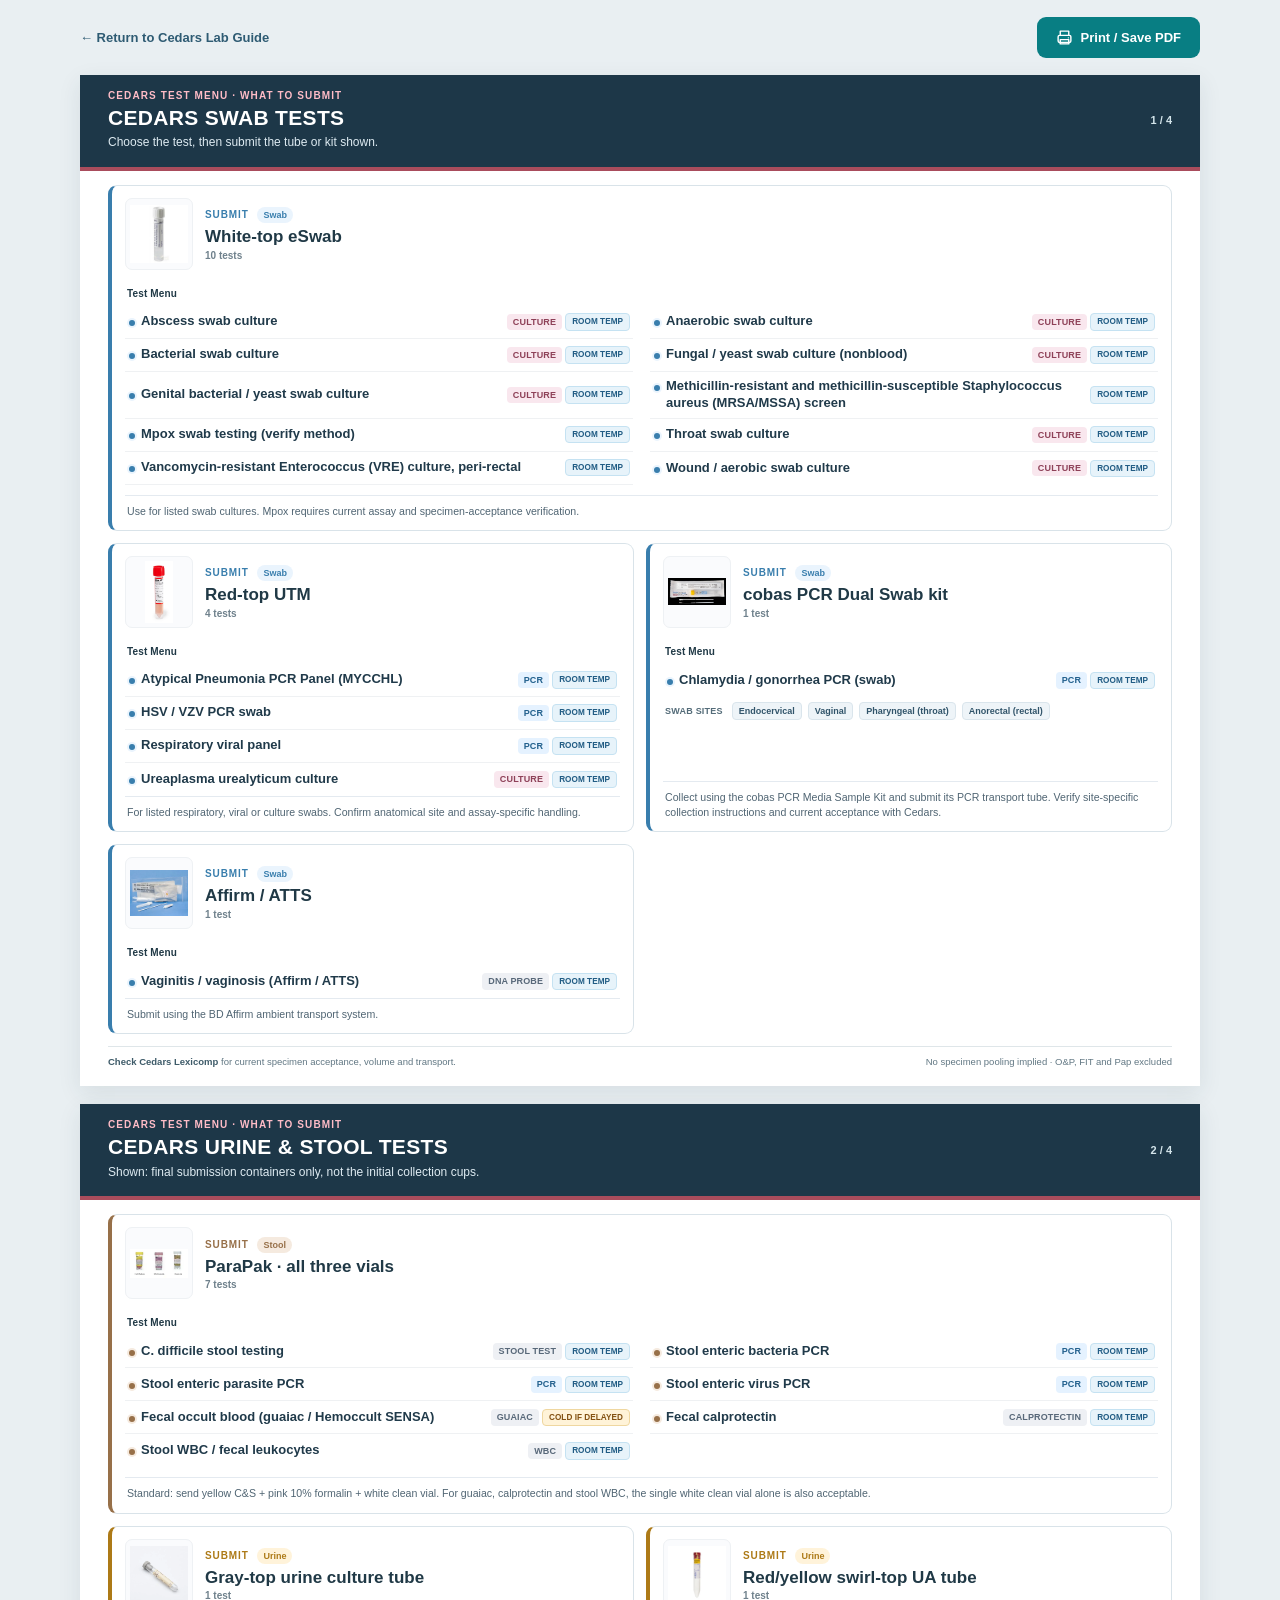
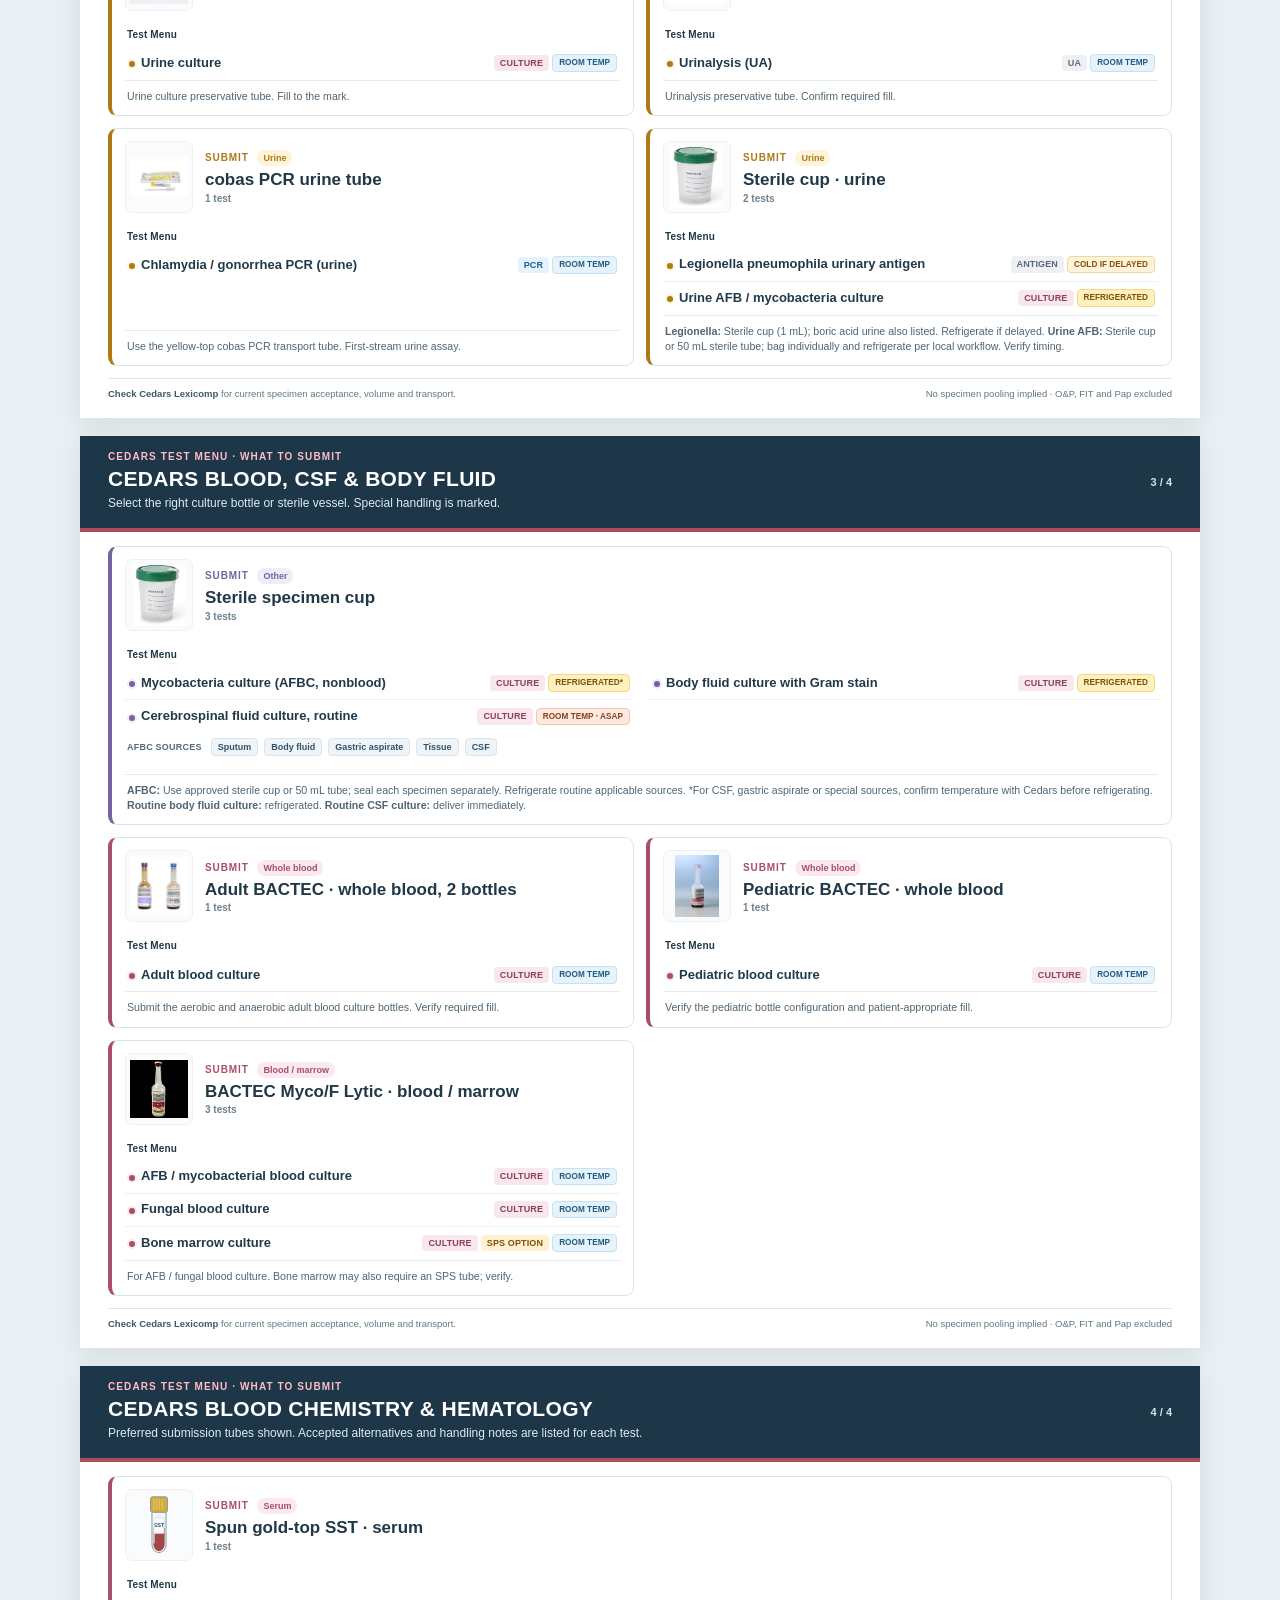
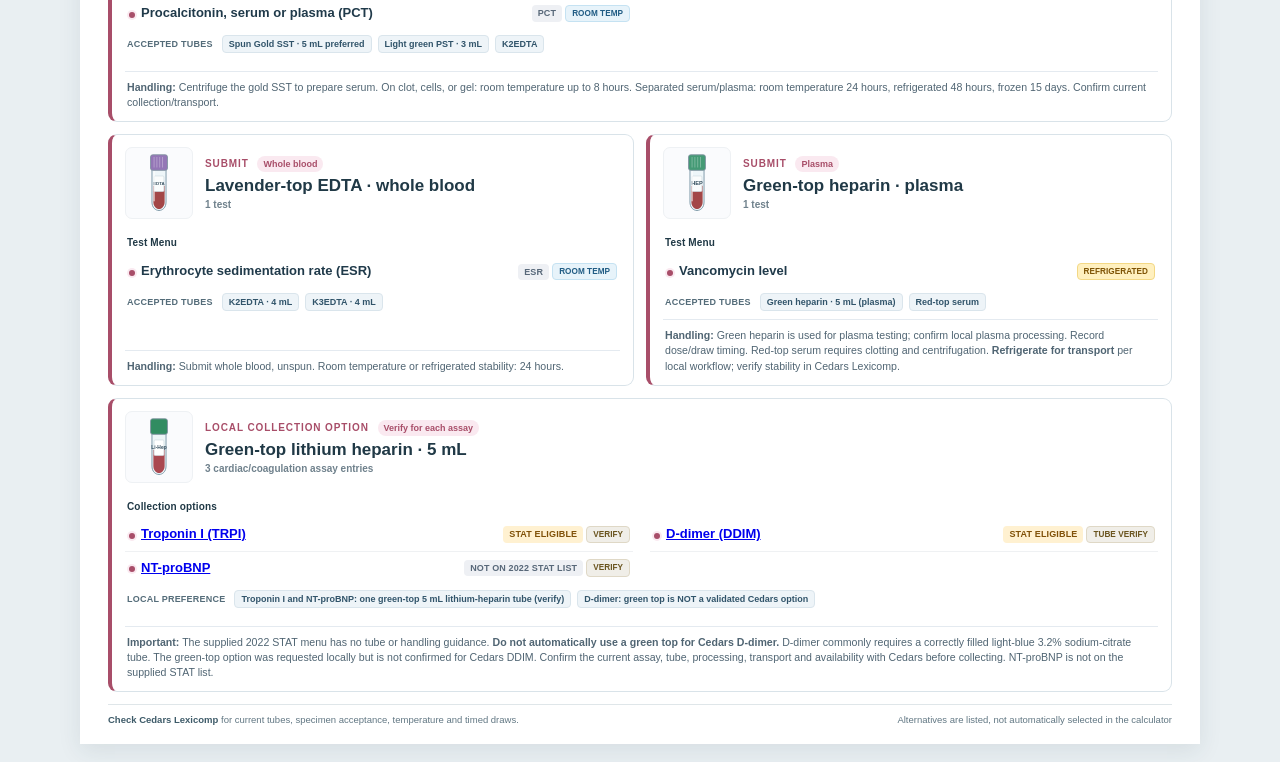
==== cedars-container-guide.html @ 6acbd5ac "Rename Cedars historical STAT badges to STAT Eligible" ====
<!doctype html>
<html lang="en">
<head>
<meta charset="utf-8"><meta name="viewport" content="width=device-width, initial-scale=1">
  <link rel="icon" href="assets/lab-favicon.svg?v=1" type="image/svg+xml">
<meta name="description" content="Cedars Test Menu: choose a test and see the required submission tube or vial.">
<title>Cedars Test Menu</title>
<style>
:root{font-family:Arial,Helvetica,sans-serif;color:#193545;background:#e9eff2;color-scheme:light}
*{box-sizing:border-box}
body{margin:0}
.toolbar{width:min(100% - 28px,1120px);margin:17px auto;display:flex;align-items:center;justify-content:space-between;gap:14px}
.toolbar a{font-size:13px;color:#2e5b73;font-weight:650;text-decoration:none}
.toolbar a:hover{text-decoration:underline}
.toolbar button{display:inline-flex;align-items:center;justify-content:center;gap:8px;background:#087e83;color:#fff;border:0;border-radius:9px;padding:12px 19px;font-size:13px;font-weight:800;cursor:pointer}
.toolbar button:hover{background:#056267}
.toolbar .print-button-icon{width:17px;height:17px;flex:0 0 17px}
.toolbar button:focus-visible{outline:3px solid #087e83;outline-offset:3px}
.page{width:min(100%,1120px);min-height:800px;margin:0 auto 18px;padding:0 28px 18px;background:#fff;box-shadow:0 7px 22px #233b4b18;display:flex;flex-direction:column}
.page-header{margin:0 -28px 14px;padding:15px 28px 16px;background:#1d3748;color:white;display:flex;justify-content:space-between;gap:15px;align-items:center;border-bottom:4px solid #a94c5c}
.supertitle{font-size:10px;font-weight:850;letter-spacing:.11em;color:#ffbcc7}
.page-header h1{margin:5px 0 4px;font-size:21px;line-height:1.15;font-weight:850;letter-spacing:.015em}
.page-header p{margin:0;color:#deebf2;font-size:12px;line-height:1.4}
.page-indicator{font-size:11px;color:#d3e4ea;font-weight:800;white-space:nowrap}
.container-grid{display:grid;grid-template-columns:repeat(2,minmax(0,1fr));gap:12px;align-content:start;flex:1}
.container-card{--accent:#776a96;--light:#f2eef8;border:1px solid #d9e3e9;border-left:4px solid var(--accent);border-radius:9px;background:#fff;padding:12px 13px 11px;min-width:0;break-inside:avoid;display:flex;flex-direction:column}
.container-card.wide{grid-column:1/-1}
.type-swab{--accent:#397ead;--light:#eaf4fd}
.type-urine{--accent:#ad7a17;--light:#fff3da}
.type-stool{--accent:#977049;--light:#f5eadf}
.type-blood{--accent:#a84e69;--light:#fae9f0}
.type-other{--accent:#7462a1;--light:#f0edfa}
.test-menu-label{font-size:10px;font-weight:850;color:#203946;margin:9px 2px 0;letter-spacing:.015em;}
.container-heading{display:flex;gap:12px;align-items:center;padding-bottom:9px}
.container-image{width:68px;height:72px;margin:0;padding:4px;background:#fafbfd;border:1px solid #eef1f4;border-radius:7px;display:flex;align-items:center;justify-content:center;flex:0 0 68px}
.container-image img,.container-image svg{max-width:100%;max-height:100%;width:100%;height:100%;object-fit:contain}
.container-heading-copy{min-width:0}
.eyebrow{color:var(--accent);font-weight:850;font-size:10px;letter-spacing:.09em}
.eyebrow span{display:inline-block;background:var(--light);color:var(--accent);padding:3px 6px;margin-left:5px;border-radius:999px;font-size:9px;letter-spacing:0}
.container-heading h2{margin:4px 0 2px;color:#203946;font-size:17px;font-weight:850;line-height:1.22}
.card-count{color:#6f818c;font-weight:650;font-size:10px}
.test-menu{padding:0;margin:7px 0 0;display:grid;grid-template-columns:1fr;gap:0;list-style:none}
.container-card.wide .test-menu{grid-template-columns:repeat(2,minmax(0,1fr));column-gap:17px}
.test-row{border-bottom:1px solid #eff1f3;min-width:0;min-height:33px;padding:6px 3px;display:flex;align-items:center;justify-content:space-between;gap:5px 9px}
.test-row:last-child{border-bottom:0}
.test-name{position:relative;display:inline-block;padding-left:13px;color:#203a4a;font-size:13px;font-weight:790;line-height:1.3;overflow-wrap:anywhere}
.test-name::before{content:"";position:absolute;left:1px;top:.52em;width:6px;height:6px;border-radius:50%;background:var(--accent);box-shadow:0 0 0 2px var(--light)}
.source-menu{display:flex;align-items:center;flex-wrap:wrap;gap:4px 6px;margin:5px 2px 8px}
.source-menu strong{font-size:9px;letter-spacing:.025em;color:#546c79;margin-right:3px}
.source-menu span{display:inline-block;font-size:9px;font-weight:730;padding:3px 6px;border-radius:4px;background:#eef4f8;color:#31546a;border:1px solid #dae5ec}
.test-tags{display:flex;flex-wrap:wrap;justify-content:flex-end;gap:3px;align-items:center;flex:0 0 auto}
.method,.alert{display:inline-flex;align-items:center;border-radius:4px;padding:3px 6px;font-size:9px;font-weight:850;line-height:1.15;letter-spacing:.015em;white-space:nowrap}
.method.culture{background:#f9e7ee;color:#8e4158}
.method.pcr{background:#e5f2ff;color:#23618e}
.method.other{background:#eef0f4;color:#586879}
.alert{color:#805108;background:#fff1d1}
/* Temperature is a consistent per-test tag, distinct from assay-method labels. */
.temp-tag{display:inline-flex;align-items:center;border:1px solid transparent;border-radius:4px;padding:3px 6px;font-size:8.2px;font-weight:850;line-height:1.15;letter-spacing:.005em;white-space:nowrap}
.temp-tag.room{color:#215c84;background:#e7f3fa;border-color:#c5e2f2}
.temp-tag.refrigerated{color:#7e5305;background:#fff0bf;border-color:#f3d885}
.temp-tag.delayed{color:#835112;background:#fff3d8;border-color:#efd7a0}
.temp-tag.urgent{color:#864220;background:#fde9df;border-color:#f4c8b5}
.temp-tag.frozen{color:#235e83;background:#ddf3ff;border-color:#ade3f7}
.temp-tag.verify{color:#6a541e;background:#f0eee8;border-color:#dfd8c6}

.container-note{border-top:1px solid #e4eaf0;color:#506573;font-size:10.6px;line-height:1.43;margin:auto 0 0;padding:8px 2px 0}
.page-footer{border-top:1px solid #dfe6e9;margin-top:12px;padding-top:8px;display:flex;justify-content:space-between;gap:13px;color:#617783;font-size:9.5px;line-height:1.4}
.page-footer b{color:#3e5b69}
.container-card.wide .container-note{margin-top:10px}
@media screen and (max-width:780px){
 .page{min-height:0;padding:0 14px 16px;margin-bottom:14px}
 .page-header{margin:0 -14px 13px;padding:15px}
 .container-grid{grid-template-columns:1fr}
 .container-card.wide{grid-column:auto}
 .container-card.wide .test-menu{grid-template-columns:1fr}
 .test-name{font-size:13.5px}
 .page-footer{display:block}
 .page-footer span{display:block;margin-top:3px}
}
@page{size:letter landscape;margin:.25in}
@media print{
 :root,body{background:#fff}
 .toolbar{display:none!important}
 .page{box-shadow:none;width:10.5in;height:8in;min-height:0;max-height:none;padding:0 11px 8px;margin:0;break-after:page;page-break-after:always}
 .page:last-of-type{break-after:auto;page-break-after:auto}
 .page-header{margin:0 -11px 10px;padding:12px 17px 13px}
 .page-header h1{font-size:18px}
 .page-header p{font-size:10.3px}
 .container-grid{grid-template-columns:repeat(2,minmax(0,1fr));gap:9px}
 .container-card{padding:9px 11px 8px;border-radius:7px}
 .container-card.wide{grid-column:1/-1}
 .container-card.wide .test-menu{grid-template-columns:repeat(2,minmax(0,1fr));column-gap:13px}
 .container-heading{gap:9px;padding-bottom:6px}
 .container-image{width:54px;height:55px;flex:0 0 54px}
 .container-heading h2{font-size:13.5px;margin-top:3px}
 .eyebrow{font-size:8.4px}
 .eyebrow span{font-size:8px}
 .card-count{font-size:8px}
 .test-menu{margin-top:5px}
 .test-menu-label{font-size:8.4px;margin-top:6px}
 .test-row{padding:4px 2px;min-height:27px}
 .test-name{font-size:10.4px;line-height:1.28}
  .test-name{padding-left:11px}
  .test-name::before{width:5px;height:5px;left:1px;top:.48em}
 .source-menu{gap:3px 4px;margin:3px 2px 5px}
 .source-menu strong,.source-menu span{font-size:7px}
 .source-menu span{padding:2px 4px}
 .method,.alert{font-size:7.1px;padding:2px 4px}
 .temp-tag{font-size:6.8px;padding:2px 4px}
 .test-row{gap:4px 6px}
 .container-note{font-size:8.4px;line-height:1.32;padding-top:6px}
 .page-footer{margin-top:7px;padding-top:6px;font-size:7.8px}
 *{-webkit-print-color-adjust:exact!important;print-color-adjust:exact!important}
}
</style>
</head>
<body>
<div class="toolbar"><a href="cedars.html">← Return to Cedars Lab Guide</a><button type="button" onclick="window.print()"><svg class="print-button-icon" viewBox="0 0 24 24" fill="none" stroke="currentColor" stroke-width="2" stroke-linecap="round" stroke-linejoin="round" aria-hidden="true"><path d="M6 9V3h12v6"/><rect x="3" y="9" width="18" height="10" rx="2"/><path d="M6 15h12v6H6z"/><path d="M17.5 12.5h.01"/></svg><span>Print / Save PDF</span></button></div>
<section class="page page-1" aria-label="CEDARS SWAB TESTS">
  <header class="page-header"><div><div class="supertitle">CEDARS TEST MENU · WHAT TO SUBMIT</div><h1>CEDARS SWAB TESTS</h1><p>Choose the test, then submit the tube or kit shown.</p></div><span class="page-indicator">1 / 4</span></header>
  <main class="container-grid"><article class="container-card type-swab wide">
   <header class="container-heading">
     <figure class="container-image"><img data-photo="eswab" alt="White-top eSwab reference photo" loading="eager"></figure>
     <div class="container-heading-copy"><div class="eyebrow">SUBMIT <span>Swab</span></div><h2>White-top eSwab</h2><div class="card-count">10 tests</div></div>
   </header>
   <div class="test-menu-label">Test Menu</div>
   <ul class="test-menu"><li class="test-row">
    <span class="test-name">Abscess swab culture</span>
    <span class="test-tags"><span class="method culture">CULTURE</span>
    <span class="temp-tag room">ROOM TEMP</span></span>
  </li>
<li class="test-row">
    <span class="test-name">Anaerobic swab culture</span>
    <span class="test-tags"><span class="method culture">CULTURE</span>
    <span class="temp-tag room">ROOM TEMP</span></span>
  </li>
<li class="test-row">
    <span class="test-name">Bacterial swab culture</span>
    <span class="test-tags"><span class="method culture">CULTURE</span>
    <span class="temp-tag room">ROOM TEMP</span></span>
  </li>
<li class="test-row">
    <span class="test-name">Fungal / yeast swab culture (nonblood)</span>
    <span class="test-tags"><span class="method culture">CULTURE</span>
    <span class="temp-tag room">ROOM TEMP</span></span>
  </li>
<li class="test-row">
    <span class="test-name">Genital bacterial / yeast swab culture</span>
    <span class="test-tags"><span class="method culture">CULTURE</span>
    <span class="temp-tag room">ROOM TEMP</span></span>
  </li>
<li class="test-row">
    <span class="test-name">Methicillin-resistant and methicillin-susceptible Staphylococcus aureus (MRSA/MSSA) screen</span><span class="test-tags"><span class="temp-tag room">ROOM TEMP</span></span>
    
  </li>
<li class="test-row">
    <span class="test-name">Mpox swab testing (verify method)</span><span class="test-tags"><span class="temp-tag room">ROOM TEMP</span></span>
    
  </li>
<li class="test-row">
    <span class="test-name">Throat swab culture</span>
    <span class="test-tags"><span class="method culture">CULTURE</span>
    <span class="temp-tag room">ROOM TEMP</span></span>
  </li>
<li class="test-row">
    <span class="test-name">Vancomycin-resistant Enterococcus (VRE) culture, peri-rectal</span><span class="test-tags"><span class="temp-tag room">ROOM TEMP</span></span>
    
  </li>
<li class="test-row">
    <span class="test-name">Wound / aerobic swab culture</span>
    <span class="test-tags"><span class="method culture">CULTURE</span>
    <span class="temp-tag room">ROOM TEMP</span></span>
  </li></ul>
   <p class="container-note">Use for listed swab cultures. Mpox requires current assay and specimen-acceptance verification.</p>
 </article>
<article class="container-card type-swab ">
   <header class="container-heading">
     <figure class="container-image"><img data-photo="utm" alt="Red-top UTM reference photo" loading="eager"></figure>
     <div class="container-heading-copy"><div class="eyebrow">SUBMIT <span>Swab</span></div><h2>Red-top UTM</h2><div class="card-count">4 tests</div></div>
   </header>
   <div class="test-menu-label">Test Menu</div>
   <ul class="test-menu"><li class="test-row">
    <span class="test-name">Atypical Pneumonia PCR Panel (MYCCHL)</span>
    <span class="test-tags"><span class="method pcr">PCR</span>
    <span class="temp-tag room">ROOM TEMP</span></span>
  </li>
<li class="test-row">
    <span class="test-name">HSV / VZV PCR swab</span>
    <span class="test-tags"><span class="method pcr">PCR</span>
    <span class="temp-tag room">ROOM TEMP</span></span>
  </li>
<li class="test-row">
    <span class="test-name">Respiratory viral panel</span>
    <span class="test-tags"><span class="method pcr">PCR</span>
    <span class="temp-tag room">ROOM TEMP</span></span>
  </li>
<li class="test-row">
    <span class="test-name">Ureaplasma urealyticum culture</span>
    <span class="test-tags"><span class="method culture">CULTURE</span>
    <span class="temp-tag room">ROOM TEMP</span></span>
  </li></ul>
   <p class="container-note">For listed respiratory, viral or culture swabs. Confirm anatomical site and assay-specific handling.</p>
 </article>
<article class="container-card type-swab ">
   <header class="container-heading">
     <figure class="container-image"><img data-photo="cobasSwab" alt="cobas PCR Dual Swab kit reference photo" loading="eager"></figure>
     <div class="container-heading-copy"><div class="eyebrow">SUBMIT <span>Swab</span></div><h2>cobas PCR Dual Swab kit</h2><div class="card-count">1 test</div></div>
   </header>
   <div class="test-menu-label">Test Menu</div>
   <ul class="test-menu"><li class="test-row">
    <span class="test-name">Chlamydia / gonorrhea PCR (swab)</span>
    <span class="test-tags"><span class="method pcr">PCR</span>
    <span class="temp-tag room">ROOM TEMP</span></span>
  </li></ul>
   <div class="source-menu" aria-label="Cedars CT/GC swab collection sites">
     <strong>SWAB SITES</strong>
     <span>Endocervical</span><span>Vaginal</span><span>Pharyngeal (throat)</span><span>Anorectal (rectal)</span>
   </div>
   <p class="container-note">Collect using the cobas PCR Media Sample Kit and submit its PCR transport tube. Verify site-specific collection instructions and current acceptance with Cedars.</p>
 </article>
<article class="container-card type-swab ">
   <header class="container-heading">
     <figure class="container-image"><img data-photo="affirm" alt="Affirm / ATTS reference photo" loading="eager"></figure>
     <div class="container-heading-copy"><div class="eyebrow">SUBMIT <span>Swab</span></div><h2>Affirm / ATTS</h2><div class="card-count">1 test</div></div>
   </header>
   <div class="test-menu-label">Test Menu</div>
   <ul class="test-menu"><li class="test-row">
    <span class="test-name">Vaginitis / vaginosis (Affirm / ATTS)</span>
    <span class="test-tags"><span class="method other">DNA PROBE</span>
    <span class="temp-tag room">ROOM TEMP</span></span>
  </li></ul>
   <p class="container-note">Submit using the BD Affirm ambient transport system.</p>
 </article>
</main>
  <footer class="page-footer"><span><b>Check Cedars Lexicomp</b> for current specimen acceptance, volume and transport.</span><span>No specimen pooling implied · O&amp;P, FIT and Pap excluded</span></footer>
</section>
<section class="page page-2" aria-label="CEDARS URINE &amp; STOOL TESTS">
  <header class="page-header"><div><div class="supertitle">CEDARS TEST MENU · WHAT TO SUBMIT</div><h1>CEDARS URINE &amp; STOOL TESTS</h1><p>Shown: final submission containers only, not the initial collection cups.</p></div><span class="page-indicator">2 / 4</span></header>
  <main class="container-grid"><article class="container-card type-stool wide">
   <header class="container-heading">
     <figure class="container-image"><img data-photo="parapak" alt="ParaPak · all three vials reference photo" loading="eager"></figure>
     <div class="container-heading-copy"><div class="eyebrow">SUBMIT <span>Stool</span></div><h2>ParaPak · all three vials</h2><div class="card-count">7 tests</div></div>
   </header>
   <div class="test-menu-label">Test Menu</div>
   <ul class="test-menu"><li class="test-row">
    <span class="test-name">C. difficile stool testing</span>
    <span class="test-tags"><span class="method other">STOOL TEST</span>
    <span class="temp-tag room">ROOM TEMP</span></span>
  </li>
<li class="test-row">
    <span class="test-name">Stool enteric bacteria PCR</span>
    <span class="test-tags"><span class="method pcr">PCR</span>
    <span class="temp-tag room">ROOM TEMP</span></span>
  </li>
<li class="test-row">
    <span class="test-name">Stool enteric parasite PCR</span>
    <span class="test-tags"><span class="method pcr">PCR</span>
    <span class="temp-tag room">ROOM TEMP</span></span>
  </li>
<li class="test-row">
    <span class="test-name">Stool enteric virus PCR</span>
    <span class="test-tags"><span class="method pcr">PCR</span>
    <span class="temp-tag room">ROOM TEMP</span></span>
  </li>
<li class="test-row">
    <span class="test-name">Fecal occult blood (guaiac / Hemoccult SENSA)</span>
    <span class="test-tags"><span class="method other">GUAIAC</span>
    <span class="temp-tag delayed">COLD IF DELAYED</span></span>
  </li>
<li class="test-row">
    <span class="test-name">Fecal calprotectin</span>
    <span class="test-tags"><span class="method other">CALPROTECTIN</span>
    <span class="temp-tag room">ROOM TEMP</span></span>
  </li>
<li class="test-row">
    <span class="test-name">Stool WBC / fecal leukocytes</span>
    <span class="test-tags"><span class="method other">WBC</span>
    <span class="temp-tag room">ROOM TEMP</span></span>
  </li></ul>
   <p class="container-note">Standard: send yellow C&amp;S + pink 10% formalin + white clean vial. For guaiac, calprotectin and stool WBC, the single white clean vial alone is also acceptable.</p>
 </article>
<article class="container-card type-urine ">
   <header class="container-heading">
     <figure class="container-image"><img data-photo="urine" alt="Gray-top urine culture tube reference photo" loading="eager"></figure>
     <div class="container-heading-copy"><div class="eyebrow">SUBMIT <span>Urine</span></div><h2>Gray-top urine culture tube</h2><div class="card-count">1 test</div></div>
   </header>
   <div class="test-menu-label">Test Menu</div>
   <ul class="test-menu"><li class="test-row">
    <span class="test-name">Urine culture</span>
    <span class="test-tags"><span class="method culture">CULTURE</span>
    <span class="temp-tag room">ROOM TEMP</span></span>
  </li></ul>
   <p class="container-note">Urine culture preservative tube. Fill to the mark.</p>
 </article>
<article class="container-card type-urine ">
   <header class="container-heading">
     <figure class="container-image"><img data-photo="ua" alt="Red/yellow swirl-top UA tube reference photo" loading="eager"></figure>
     <div class="container-heading-copy"><div class="eyebrow">SUBMIT <span>Urine</span></div><h2>Red/yellow swirl-top UA tube</h2><div class="card-count">1 test</div></div>
   </header>
   <div class="test-menu-label">Test Menu</div>
   <ul class="test-menu"><li class="test-row">
    <span class="test-name">Urinalysis (UA)</span>
    <span class="test-tags"><span class="method other">UA</span>
    <span class="temp-tag room">ROOM TEMP</span></span>
  </li></ul>
   <p class="container-note">Urinalysis preservative tube. Confirm required fill.</p>
 </article>
<article class="container-card type-urine ">
   <header class="container-heading">
     <figure class="container-image"><img data-photo="cobasUrine" alt="cobas PCR urine tube reference photo" loading="eager"></figure>
     <div class="container-heading-copy"><div class="eyebrow">SUBMIT <span>Urine</span></div><h2>cobas PCR urine tube</h2><div class="card-count">1 test</div></div>
   </header>
   <div class="test-menu-label">Test Menu</div>
   <ul class="test-menu"><li class="test-row">
    <span class="test-name">Chlamydia / gonorrhea PCR (urine)</span>
    <span class="test-tags"><span class="method pcr">PCR</span>
    <span class="temp-tag room">ROOM TEMP</span></span>
  </li></ul>
   <p class="container-note">Use the yellow-top cobas PCR transport tube. First-stream urine assay.</p>
 </article>
<article class="container-card type-urine ">
   <header class="container-heading">
     <figure class="container-image"><img data-photo="sterile" alt="Sterile cup · urine reference photo" loading="eager"></figure>
     <div class="container-heading-copy"><div class="eyebrow">SUBMIT <span>Urine</span></div><h2>Sterile cup · urine</h2><div class="card-count">2 tests</div></div>
   </header>
   <div class="test-menu-label">Test Menu</div>
   <ul class="test-menu"><li class="test-row">
    <span class="test-name">Legionella pneumophila urinary antigen</span>
    <span class="test-tags"><span class="method other">ANTIGEN</span>
    <span class="temp-tag delayed">COLD IF DELAYED</span></span>
  </li>
  <li class="test-row">
    <span class="test-name">Urine AFB / mycobacteria culture</span>
    <span class="test-tags"><span class="method culture">CULTURE</span><span class="temp-tag refrigerated">REFRIGERATED</span></span>
  </li></ul>
   <p class="container-note"><strong>Legionella:</strong> Sterile cup (1 mL); boric acid urine also listed. Refrigerate if delayed. <strong>Urine AFB:</strong> Sterile cup or 50 mL sterile tube; bag individually and refrigerate per local workflow. Verify timing.</p>
 </article>
</main>
  <footer class="page-footer"><span><b>Check Cedars Lexicomp</b> for current specimen acceptance, volume and transport.</span><span>No specimen pooling implied · O&amp;P, FIT and Pap excluded</span></footer>
</section>
<section class="page page-3" aria-label="CEDARS BLOOD, CSF &amp; BODY FLUID">
  <header class="page-header"><div><div class="supertitle">CEDARS TEST MENU · WHAT TO SUBMIT</div><h1>CEDARS BLOOD, CSF &amp; BODY FLUID</h1><p>Select the right culture bottle or sterile vessel. Special handling is marked.</p></div><span class="page-indicator">3 / 4</span></header>
  <main class="container-grid"><article class="container-card type-other wide">
   <header class="container-heading">
     <figure class="container-image"><img data-photo="sterile" alt="Sterile specimen cup reference photo" loading="eager"></figure>
     <div class="container-heading-copy"><div class="eyebrow">SUBMIT <span>Other</span></div><h2>Sterile specimen cup</h2><div class="card-count">3 tests</div></div>
   </header>
   <div class="test-menu-label">Test Menu</div>
   <ul class="test-menu"><li class="test-row">
    <span class="test-name">Mycobacteria culture (AFBC, nonblood)</span>
    <span class="test-tags"><span class="method culture">CULTURE</span>
    <span class="temp-tag refrigerated">REFRIGERATED*</span></span>
  </li>
<li class="test-row">
    <span class="test-name">Body fluid culture with Gram stain</span>
    <span class="test-tags"><span class="method culture">CULTURE</span>
    <span class="temp-tag refrigerated">REFRIGERATED</span></span>
  </li>
<li class="test-row">
    <span class="test-name">Cerebrospinal fluid culture, routine</span>
    <span class="test-tags"><span class="method culture">CULTURE</span>
    <span class="temp-tag urgent">ROOM TEMP · ASAP</span></span>
  </li></ul>
   <div class="source-menu" aria-label="Accepted specimen sources for Mycobacteria Culture AFBC">
     <strong>AFBC SOURCES</strong>
     <span>Sputum</span><span>Body fluid</span><span>Gastric aspirate</span><span>Tissue</span><span>CSF</span>
   </div>
   <p class="container-note"><strong>AFBC:</strong> Use approved sterile cup or 50 mL tube; seal each specimen separately. Refrigerate routine applicable sources. *For CSF, gastric aspirate or special sources, confirm temperature with Cedars before refrigerating. <strong>Routine body fluid culture:</strong> refrigerated. <strong>Routine CSF culture:</strong> deliver immediately.</p>
 </article>
<article class="container-card type-blood ">
   <header class="container-heading">
     <figure class="container-image"><img data-photo="adult" alt="Adult BACTEC · 2 bottles reference photo" loading="eager"></figure>
     <div class="container-heading-copy"><div class="eyebrow">SUBMIT <span>Whole blood</span></div><h2>Adult BACTEC · whole blood, 2 bottles</h2><div class="card-count">1 test</div></div>
   </header>
   <div class="test-menu-label">Test Menu</div>
   <ul class="test-menu"><li class="test-row">
    <span class="test-name">Adult blood culture</span>
    <span class="test-tags"><span class="method culture">CULTURE</span>
    <span class="temp-tag room">ROOM TEMP</span></span>
  </li></ul>
   <p class="container-note">Submit the aerobic and anaerobic adult blood culture bottles. Verify required fill.</p>
 </article>
<article class="container-card type-blood ">
   <header class="container-heading">
     <figure class="container-image"><img data-photo="peds" alt="Pediatric BACTEC bottle / set reference photo" loading="eager"></figure>
     <div class="container-heading-copy"><div class="eyebrow">SUBMIT <span>Whole blood</span></div><h2>Pediatric BACTEC · whole blood</h2><div class="card-count">1 test</div></div>
   </header>
   <div class="test-menu-label">Test Menu</div>
   <ul class="test-menu"><li class="test-row">
    <span class="test-name">Pediatric blood culture</span>
    <span class="test-tags"><span class="method culture">CULTURE</span>
    <span class="temp-tag room">ROOM TEMP</span></span>
  </li></ul>
   <p class="container-note">Verify the pediatric bottle configuration and patient-appropriate fill.</p>
 </article>
<article class="container-card type-blood ">
   <header class="container-heading">
     <figure class="container-image"><img data-photo="fungal" alt="BACTEC Myco/F Lytic reference photo" loading="eager"></figure>
     <div class="container-heading-copy"><div class="eyebrow">SUBMIT <span>Blood / marrow</span></div><h2>BACTEC Myco/F Lytic · blood / marrow</h2><div class="card-count">3 tests</div></div>
   </header>
   <div class="test-menu-label">Test Menu</div>
   <ul class="test-menu"><li class="test-row">
    <span class="test-name">AFB / mycobacterial blood culture</span>
    <span class="test-tags"><span class="method culture">CULTURE</span>
    <span class="temp-tag room">ROOM TEMP</span></span>
  </li>
<li class="test-row">
    <span class="test-name">Fungal blood culture</span>
    <span class="test-tags"><span class="method culture">CULTURE</span>
    <span class="temp-tag room">ROOM TEMP</span></span>
  </li>
<li class="test-row">
    <span class="test-name">Bone marrow culture</span>
    <span class="test-tags"><span class="method culture">CULTURE</span>
    <span class="alert">SPS OPTION</span><span class="temp-tag room">ROOM TEMP</span></span>
  </li></ul>
   <p class="container-note">For AFB / fungal blood culture. Bone marrow may also require an SPS tube; verify.</p>
 </article></main>
  <footer class="page-footer"><span><b>Check Cedars Lexicomp</b> for current specimen acceptance, volume and transport.</span><span>No specimen pooling implied · O&amp;P, FIT and Pap excluded</span></footer>
</section>
<section class="page page-4" aria-label="CEDARS BLOOD CHEMISTRY &amp; HEMATOLOGY">
  <header class="page-header"><div><div class="supertitle">CEDARS TEST MENU · WHAT TO SUBMIT</div><h1>CEDARS BLOOD CHEMISTRY &amp; HEMATOLOGY</h1><p>Preferred submission tubes shown. Accepted alternatives and handling notes are listed for each test.</p></div><span class="page-indicator">4 / 4</span></header>
  <main class="container-grid">
    <article class="container-card type-blood wide">
    <header class="container-heading">
      <figure class="container-image"><svg viewBox="0 0 72 88" role="img" aria-label="Slim SST blood collection tube with tall cap and red specimen">
   <path d="M 26 23 H 46 V 71 C 46 79 41 83 36 83 C 31 83 26 79 26 71 Z" fill="#eef6f9" stroke="#819caa" stroke-width="1.4"/>
   <path d="M 28 48 H 44 V 71 C 44 77 40 81 36 81 C 32 81 28 77 28 71 Z" fill="#a34647"/>
   <line x1="29" y1="48" x2="43" y2="48" stroke="#8c393d" stroke-width="1"/>
   <rect x="24" y="4" width="24" height="22" rx="3" fill="#d4ac3b" stroke="#8193a0" stroke-width="1.3"/>
   <path d="M 29 7 V 22 M 33 7 V 22 M 37 7 V 22 M 41 7 V 22" stroke="#fff" stroke-width=".65" opacity=".65"/>
   <rect x="29" y="34" width="14" height="22" rx="1.5" fill="#fafcfc" stroke="#d1dce2"/>
   <text x="36" y="47" text-anchor="middle" font-size="8" font-weight="bold" fill="#344e5e">SST</text>
   <line x1="29" y1="27" x2="29" y2="70" stroke="white" stroke-width="1.3"/>
 </svg></figure>
      <div class="container-heading-copy"><div class="eyebrow">SUBMIT <span>Serum</span></div><h2>Spun gold-top SST · serum</h2><div class="card-count">1 test</div></div>
    </header>
    <div class="test-menu-label">Test Menu</div>
    <ul class="test-menu"><li class="test-row"><span class="test-name">Procalcitonin, serum or plasma (PCT)</span><span class="test-tags"><span class="method other">PCT</span><span class="temp-tag room">ROOM TEMP</span></span></li></ul>
    <div class="source-menu"><strong>ACCEPTED TUBES</strong><span>Spun Gold SST · 5 mL preferred</span><span>Light green PST · 3 mL</span><span>K2EDTA</span></div>
    <p class="container-note"><strong>Handling:</strong> Centrifuge the gold SST to prepare serum. On clot, cells, or gel: room temperature up to 8 hours. Separated serum/plasma: room temperature 24 hours, refrigerated 48 hours, frozen 15 days. Confirm current collection/transport.</p>
  </article>
    <article class="container-card type-blood">
    <header class="container-heading">
      <figure class="container-image"><svg viewBox="0 0 72 88" role="img" aria-label="Slim EDTA blood collection tube with tall cap and red specimen">
   <path d="M 26 23 H 46 V 71 C 46 79 41 83 36 83 C 31 83 26 79 26 71 Z" fill="#eef6f9" stroke="#819caa" stroke-width="1.4"/>
   <path d="M 28 48 H 44 V 71 C 44 77 40 81 36 81 C 32 81 28 77 28 71 Z" fill="#a34647"/>
   <line x1="29" y1="48" x2="43" y2="48" stroke="#8c393d" stroke-width="1"/>
   <rect x="24" y="4" width="24" height="22" rx="3" fill="#9476b6" stroke="#8193a0" stroke-width="1.3"/>
   <path d="M 29 7 V 22 M 33 7 V 22 M 37 7 V 22 M 41 7 V 22" stroke="#fff" stroke-width=".65" opacity=".65"/>
   <rect x="29" y="34" width="14" height="22" rx="1.5" fill="#fafcfc" stroke="#d1dce2"/>
   <text x="36" y="47" text-anchor="middle" font-size="6.2" font-weight="bold" fill="#344e5e">EDTA</text>
   <line x1="29" y1="27" x2="29" y2="70" stroke="white" stroke-width="1.3"/>
 </svg></figure>
      <div class="container-heading-copy"><div class="eyebrow">SUBMIT <span>Whole blood</span></div><h2>Lavender-top EDTA · whole blood</h2><div class="card-count">1 test</div></div>
    </header>
    <div class="test-menu-label">Test Menu</div>
    <ul class="test-menu"><li class="test-row"><span class="test-name">Erythrocyte sedimentation rate (ESR)</span><span class="test-tags"><span class="method other">ESR</span><span class="temp-tag room">ROOM TEMP</span></span></li></ul>
    <div class="source-menu"><strong>ACCEPTED TUBES</strong><span>K2EDTA · 4 mL</span><span>K3EDTA · 4 mL</span></div>
    <p class="container-note"><strong>Handling:</strong> Submit whole blood, unspun. Room temperature or refrigerated stability: 24 hours.</p>
  </article>
    <article class="container-card type-blood">
    <header class="container-heading">
      <figure class="container-image"><svg viewBox="0 0 72 88" role="img" aria-label="Slim HEP blood collection tube with tall cap and red specimen">
   <path d="M 26 23 H 46 V 71 C 46 79 41 83 36 83 C 31 83 26 79 26 71 Z" fill="#eef6f9" stroke="#819caa" stroke-width="1.4"/>
   <path d="M 28 48 H 44 V 71 C 44 77 40 81 36 81 C 32 81 28 77 28 71 Z" fill="#a34647"/>
   <line x1="29" y1="48" x2="43" y2="48" stroke="#8c393d" stroke-width="1"/>
   <rect x="24" y="4" width="24" height="22" rx="3" fill="#449a75" stroke="#8193a0" stroke-width="1.3"/>
   <path d="M 29 7 V 22 M 33 7 V 22 M 37 7 V 22 M 41 7 V 22" stroke="#fff" stroke-width=".65" opacity=".65"/>
   <rect x="29" y="34" width="14" height="22" rx="1.5" fill="#fafcfc" stroke="#d1dce2"/>
   <text x="36" y="47" text-anchor="middle" font-size="8" font-weight="bold" fill="#344e5e">HEP</text>
   <line x1="29" y1="27" x2="29" y2="70" stroke="white" stroke-width="1.3"/>
 </svg></figure>
      <div class="container-heading-copy"><div class="eyebrow">SUBMIT <span>Plasma</span></div><h2>Green-top heparin · plasma</h2><div class="card-count">1 test</div></div>
    </header>
    <div class="test-menu-label">Test Menu</div>
    <ul class="test-menu"><li class="test-row"><span class="test-name">Vancomycin level</span><span class="test-tags"><span class="temp-tag refrigerated">REFRIGERATED</span></span></li></ul>
    <div class="source-menu"><strong>ACCEPTED TUBES</strong><span>Green heparin · 5 mL (plasma)</span><span>Red-top serum</span></div>
    <p class="container-note"><strong>Handling:</strong> Green heparin is used for plasma testing; confirm local plasma processing. Record dose/draw timing. Red-top serum requires clotting and centrifugation. <strong>Refrigerate for transport</strong> per local workflow; verify stability in Cedars Lexicomp.</p>
  </article>
    <article class="container-card type-blood wide">
      <header class="container-heading">
        <figure class="container-image"><svg viewBox="0 0 72 88" role="img" aria-label="Green-top 5 mL lithium-heparin blood collection tube">
          <path d="M26 23H46V71C46 79 41 83 36 83S26 79 26 71Z" fill="#edf5f7" stroke="#819caa" stroke-width="1.4"/>
          <path d="M28 48H44V71C44 77 40 81 36 81S28 77 28 71Z" fill="#aa4850"/>
          <rect x="24" y="4" width="24" height="22" rx="3" fill="#318c61" stroke="#8193a0" stroke-width="1.3"/>
          <rect x="29" y="34" width="14" height="22" rx="1.5" fill="#fff" stroke="#d1dce2"/>
          <text x="36" y="47" text-anchor="middle" font-size="7" font-weight="bold" fill="#344e5e">Li-Hep</text>
        </svg></figure>
        <div class="container-heading-copy"><div class="eyebrow">LOCAL COLLECTION OPTION <span>Verify for each assay</span></div><h2>Green-top lithium heparin · 5 mL</h2><div class="card-count">3 cardiac/coagulation assay entries</div></div>
      </header>
      <div class="test-menu-label">Collection options</div>
      <ul class="test-menu">
        <li class="test-row"><span class="test-name"><a href="cedars.html?test=troponin-i">Troponin I (TRPI)</a></span><span class="test-tags"><span class="alert" title="On the supplied April 2022 Cedars outreach STAT list; confirm current status.">STAT ELIGIBLE</span><span class="temp-tag verify">VERIFY</span></span></li>
        <li class="test-row"><span class="test-name"><a href="cedars.html?test=d-dimer">D-dimer (DDIM)</a></span><span class="test-tags"><span class="alert" title="On the April 2022 Cedars outreach STAT list; verify current eligibility.">STAT ELIGIBLE</span><span class="temp-tag verify" title="Confirm accepted anticoagulant before collection.">TUBE VERIFY</span></span></li>
        <li class="test-row"><span class="test-name"><a href="cedars.html?test=nt-probnp">NT-proBNP</a></span><span class="test-tags"><span class="method other">NOT ON 2022 STAT LIST</span><span class="temp-tag verify">VERIFY</span></span></li>
      </ul>
      <div class="source-menu"><strong>LOCAL PREFERENCE</strong><span>Troponin I and NT-proBNP: one green-top 5 mL lithium-heparin tube (verify)</span><span>D-dimer: green top is NOT a validated Cedars option</span></div>
      <p class="container-note"><strong>Important:</strong> The supplied 2022 STAT menu has no tube or handling guidance. <strong>Do not automatically use a green top for Cedars D-dimer.</strong> D-dimer commonly requires a correctly filled light-blue 3.2% sodium-citrate tube. The green-top option was requested locally but is not confirmed for Cedars DDIM. Confirm the current assay, tube, processing, transport and availability with Cedars before collecting. NT-proBNP is not on the supplied STAT list.</p>
    </article>
  </main>
  <footer class="page-footer"><span><b>Check Cedars Lexicomp</b> for current tubes, specimen acceptance, temperature and timed draws.</span><span>Alternatives are listed, not automatically selected in the calculator</span></footer>
</section>
<script src="assets/js/cedars-reference-photos.js"></script>
<script src="assets/js/cedars-photo-updates.js"></script>
<script>
(function(){
  const photos=window.CEDARS_CONTAINER_PHOTOS||{};
  document.querySelectorAll('img[data-photo]').forEach(function(img){
    const url=photos[img.dataset.photo];
    if(url) img.src=url;
    else {img.replaceWith(Object.assign(document.createElement('span'),{textContent:'Photo unavailable'}));}
  });
})();
</script>
</body></html>
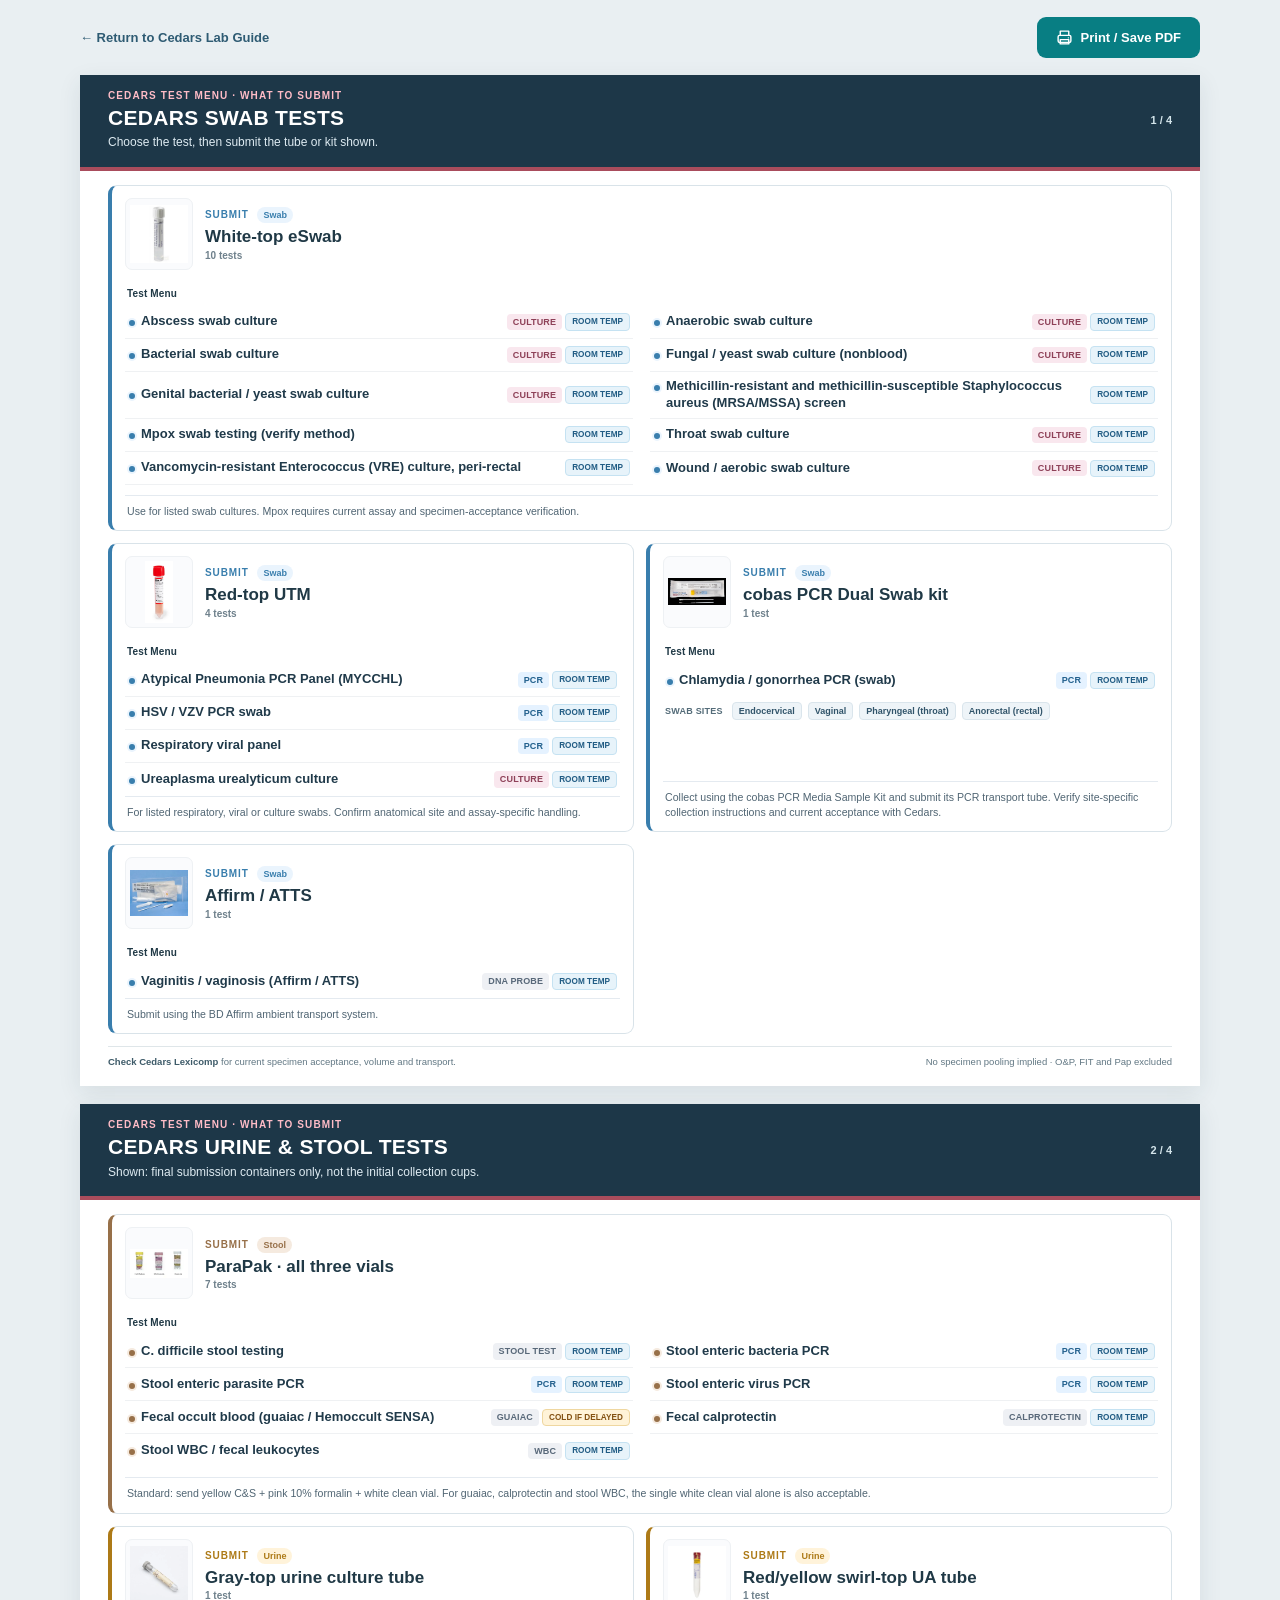
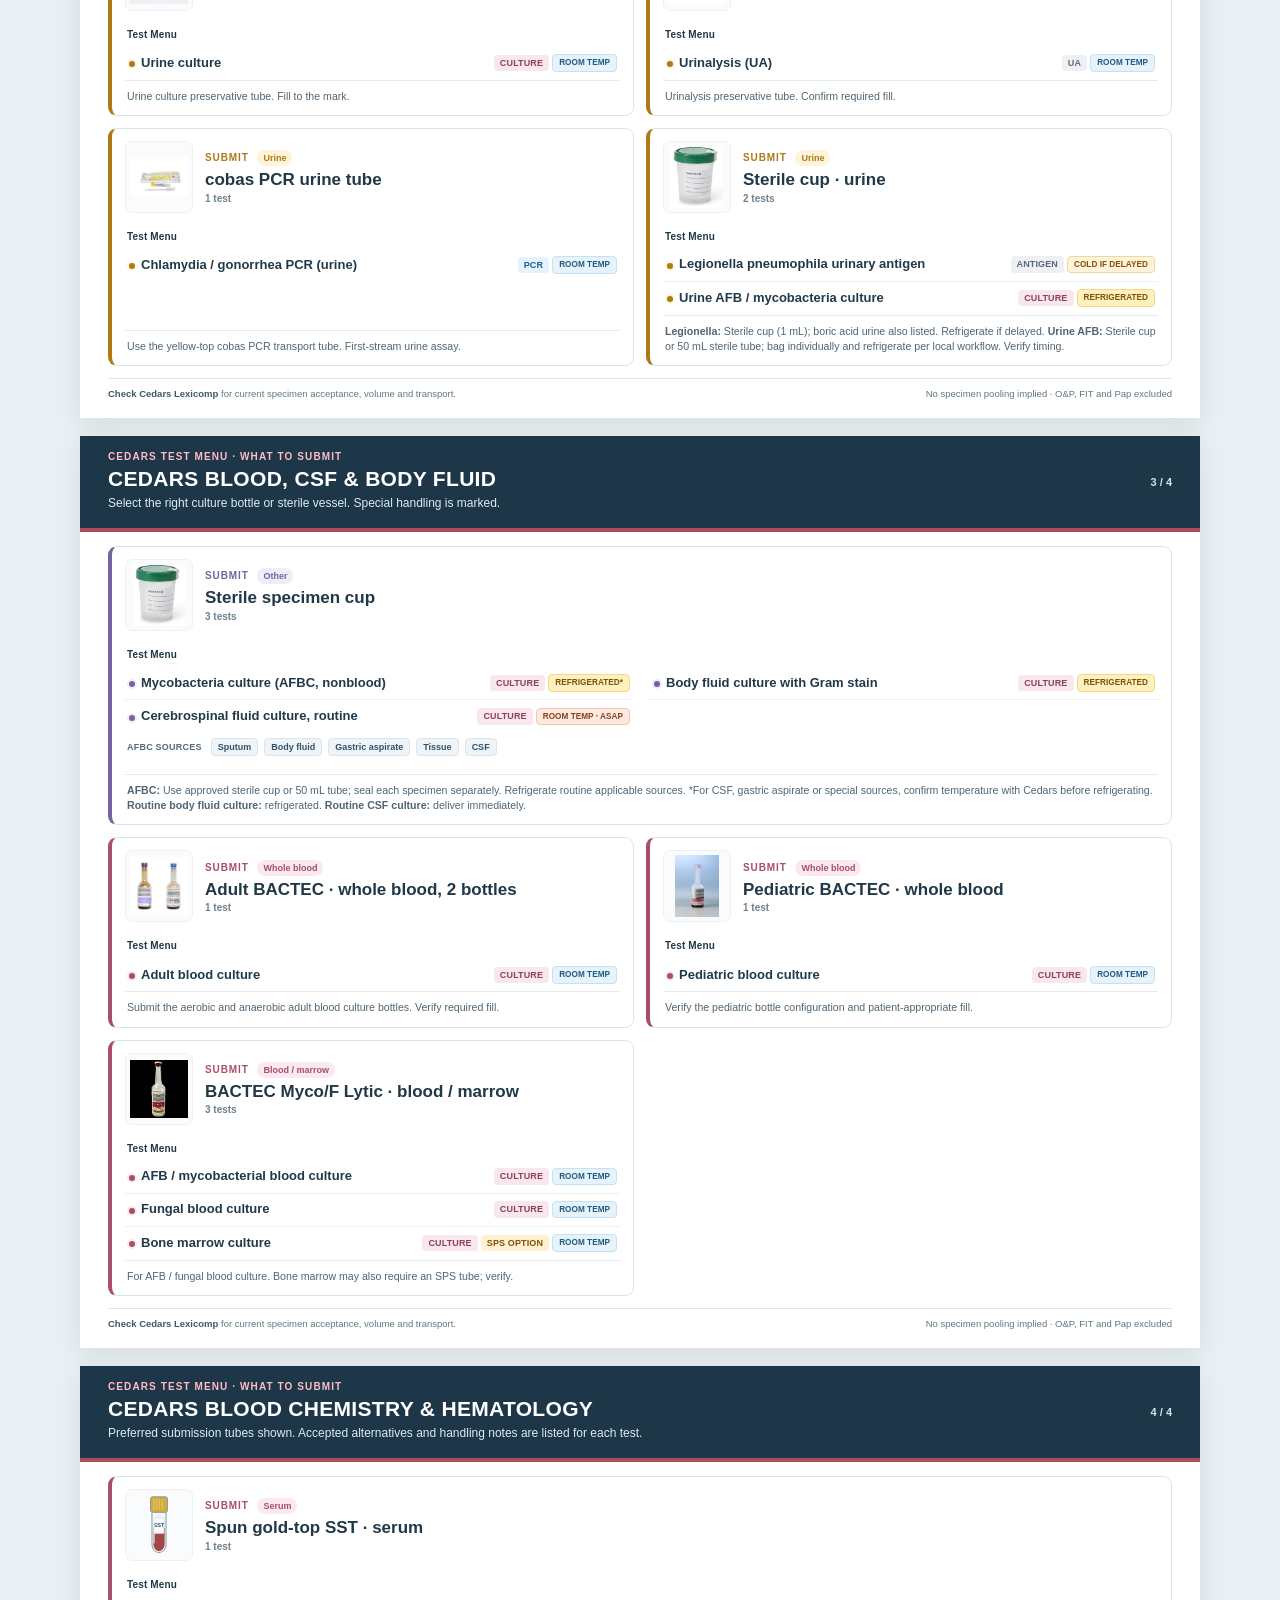
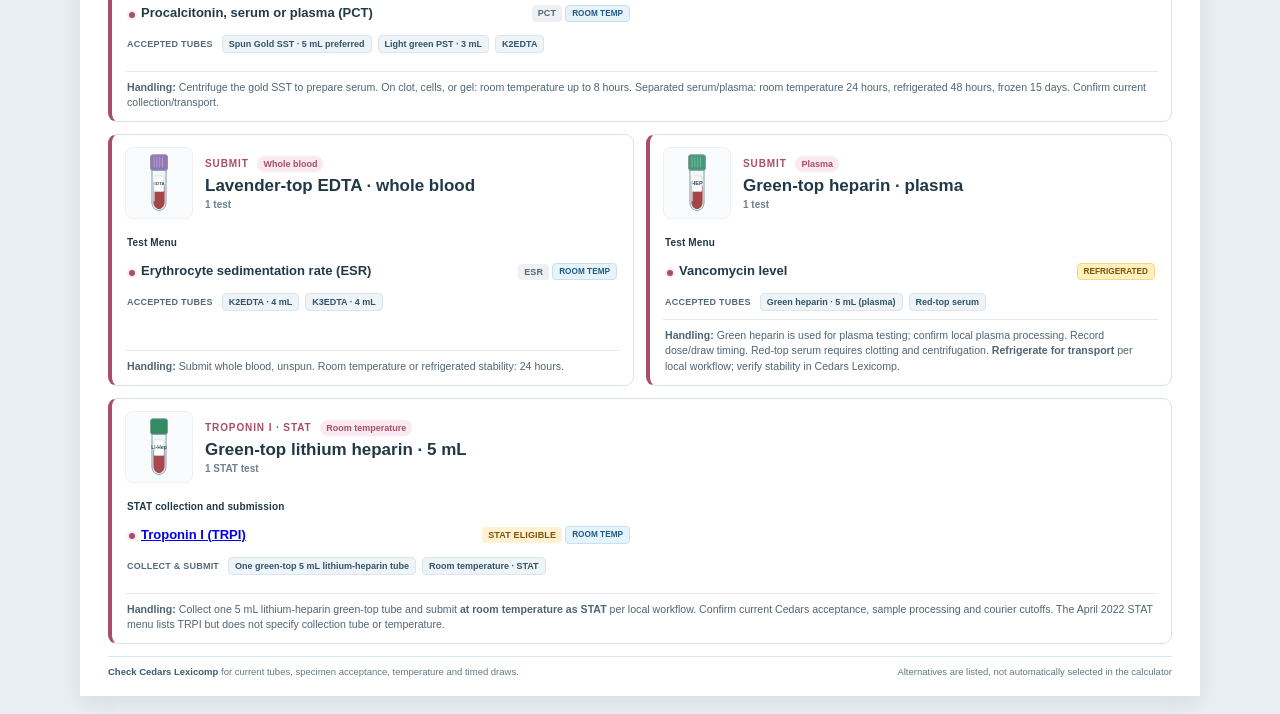
==== commit d860e586: "Keep only Cedars Troponin I with room-temperature STAT submission" ====
--- a/cedars-container-guide.html
+++ b/cedars-container-guide.html
@@ -487,16 +487,14 @@
           <rect x="29" y="34" width="14" height="22" rx="1.5" fill="#fff" stroke="#d1dce2"/>
           <text x="36" y="47" text-anchor="middle" font-size="7" font-weight="bold" fill="#344e5e">Li-Hep</text>
         </svg></figure>
-        <div class="container-heading-copy"><div class="eyebrow">LOCAL COLLECTION OPTION <span>Verify for each assay</span></div><h2>Green-top lithium heparin · 5 mL</h2><div class="card-count">3 cardiac/coagulation assay entries</div></div>
+        <div class="container-heading-copy"><div class="eyebrow">TROPONIN I · STAT <span>Room temperature</span></div><h2>Green-top lithium heparin · 5 mL</h2><div class="card-count">1 STAT test</div></div>
       </header>
-      <div class="test-menu-label">Collection options</div>
+      <div class="test-menu-label">STAT collection and submission</div>
       <ul class="test-menu">
-        <li class="test-row"><span class="test-name"><a href="cedars.html?test=troponin-i">Troponin I (TRPI)</a></span><span class="test-tags"><span class="alert" title="On the supplied April 2022 Cedars outreach STAT list; confirm current status.">STAT ELIGIBLE</span><span class="temp-tag verify">VERIFY</span></span></li>
-        <li class="test-row"><span class="test-name"><a href="cedars.html?test=d-dimer">D-dimer (DDIM)</a></span><span class="test-tags"><span class="alert" title="On the April 2022 Cedars outreach STAT list; verify current eligibility.">STAT ELIGIBLE</span><span class="temp-tag verify" title="Confirm accepted anticoagulant before collection.">TUBE VERIFY</span></span></li>
-        <li class="test-row"><span class="test-name"><a href="cedars.html?test=nt-probnp">NT-proBNP</a></span><span class="test-tags"><span class="method other">NOT ON 2022 STAT LIST</span><span class="temp-tag verify">VERIFY</span></span></li>
+        <li class="test-row"><span class="test-name"><a href="cedars.html?test=troponin-i">Troponin I (TRPI)</a></span><span class="test-tags"><span class="alert" title="Troponin I (TRPI) is listed on the April 2022 Cedars outreach STAT menu.">STAT ELIGIBLE</span><span class="temp-tag room">ROOM TEMP</span></span></li>
       </ul>
-      <div class="source-menu"><strong>LOCAL PREFERENCE</strong><span>Troponin I and NT-proBNP: one green-top 5 mL lithium-heparin tube (verify)</span><span>D-dimer: green top is NOT a validated Cedars option</span></div>
-      <p class="container-note"><strong>Important:</strong> The supplied 2022 STAT menu has no tube or handling guidance. <strong>Do not automatically use a green top for Cedars D-dimer.</strong> D-dimer commonly requires a correctly filled light-blue 3.2% sodium-citrate tube. The green-top option was requested locally but is not confirmed for Cedars DDIM. Confirm the current assay, tube, processing, transport and availability with Cedars before collecting. NT-proBNP is not on the supplied STAT list.</p>
+      <div class="source-menu"><strong>COLLECT &amp; SUBMIT</strong><span>One green-top 5 mL lithium-heparin tube</span><span>Room temperature · STAT</span></div>
+      <p class="container-note"><strong>Handling:</strong> Collect one 5 mL lithium-heparin green-top tube and submit <strong>at room temperature as STAT</strong> per local workflow. Confirm current Cedars acceptance, sample processing and courier cutoffs. The April 2022 STAT menu lists TRPI but does not specify collection tube or temperature.</p>
     </article>
   </main>
   <footer class="page-footer"><span><b>Check Cedars Lexicomp</b> for current tubes, specimen acceptance, temperature and timed draws.</span><span>Alternatives are listed, not automatically selected in the calculator</span></footer>
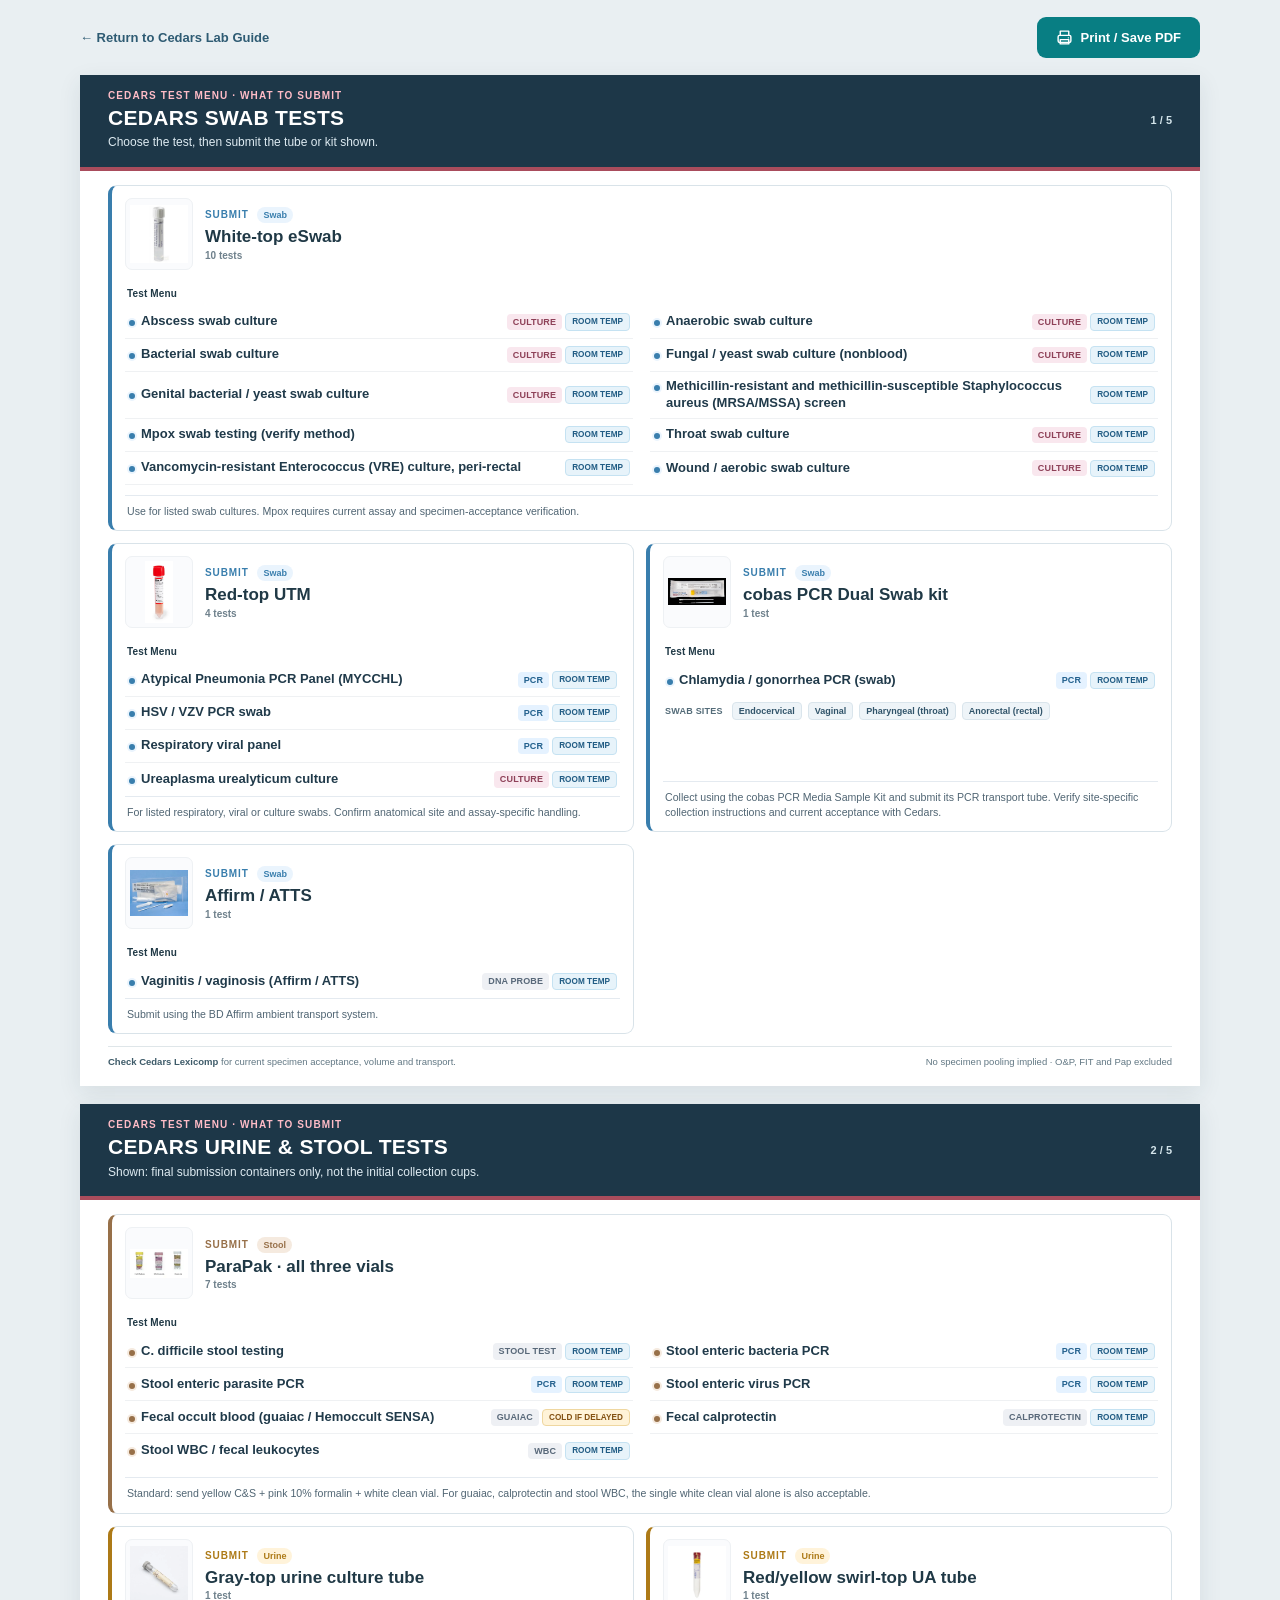
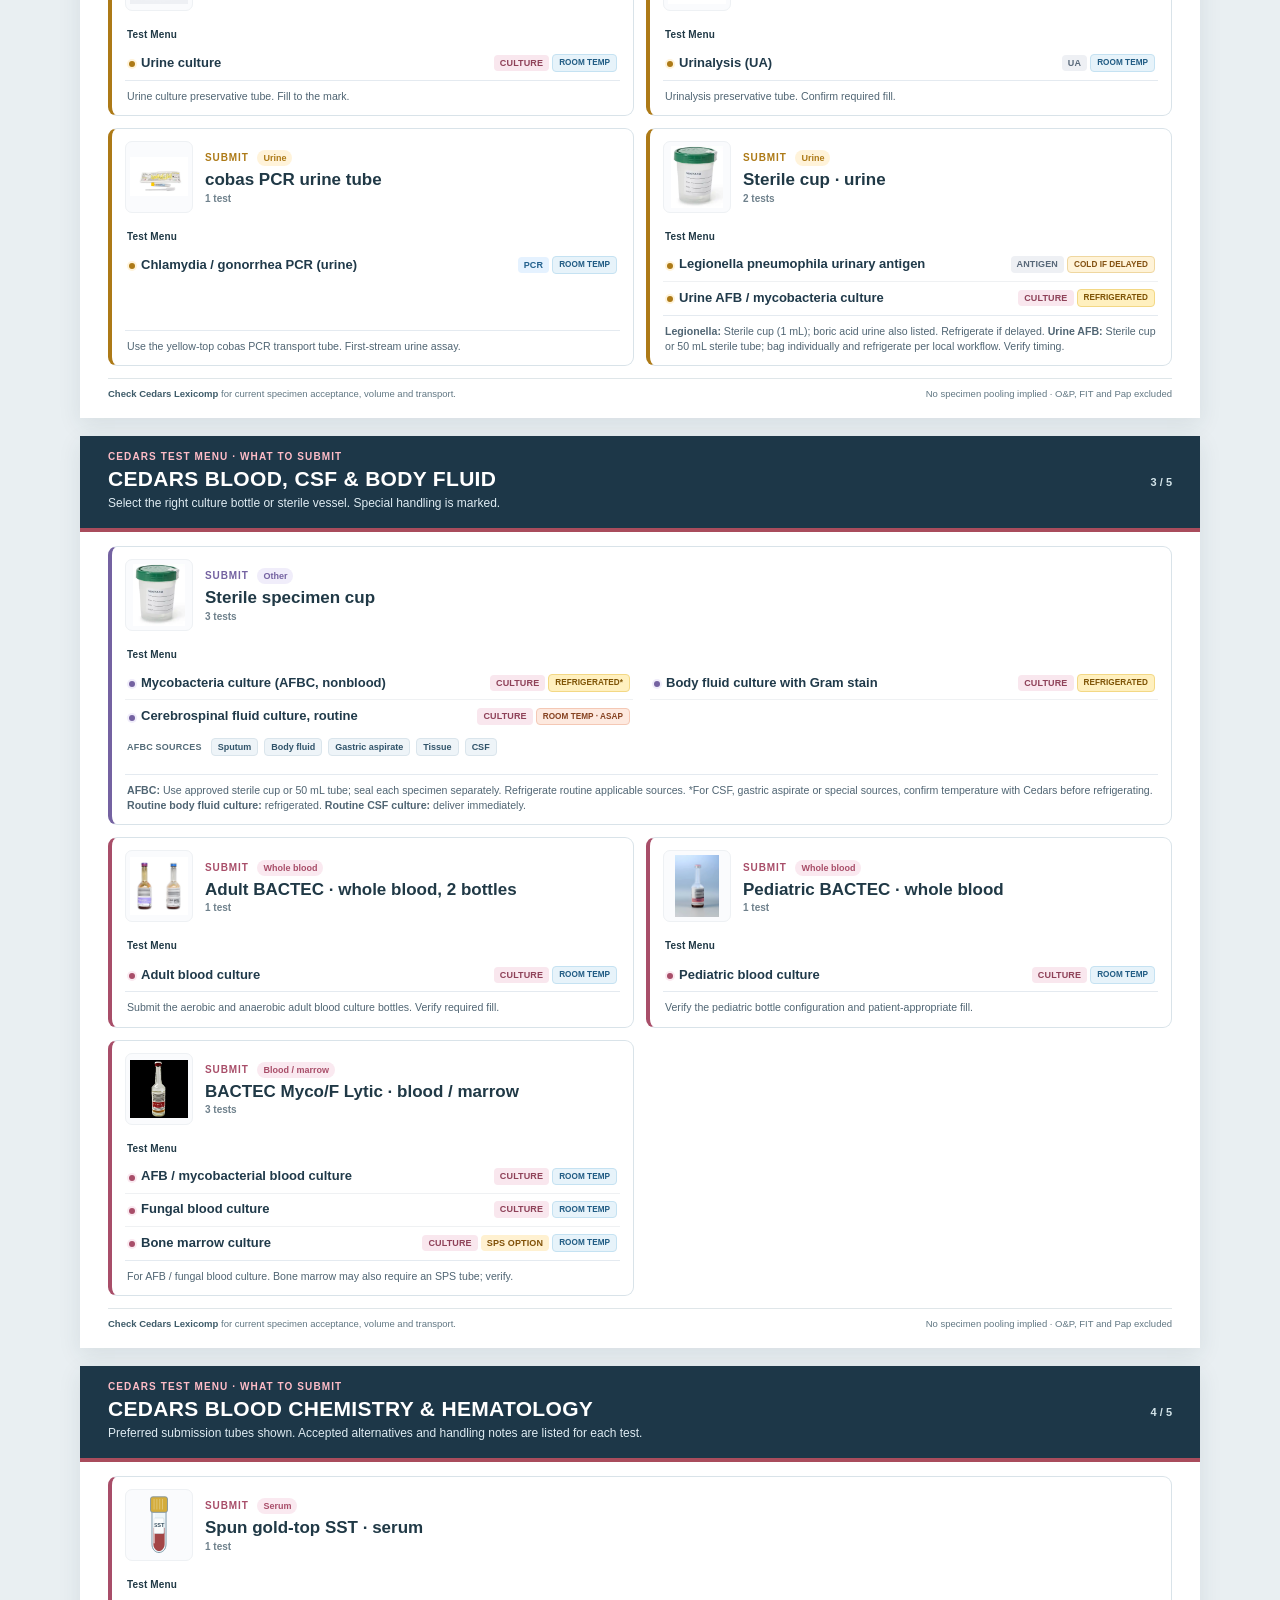
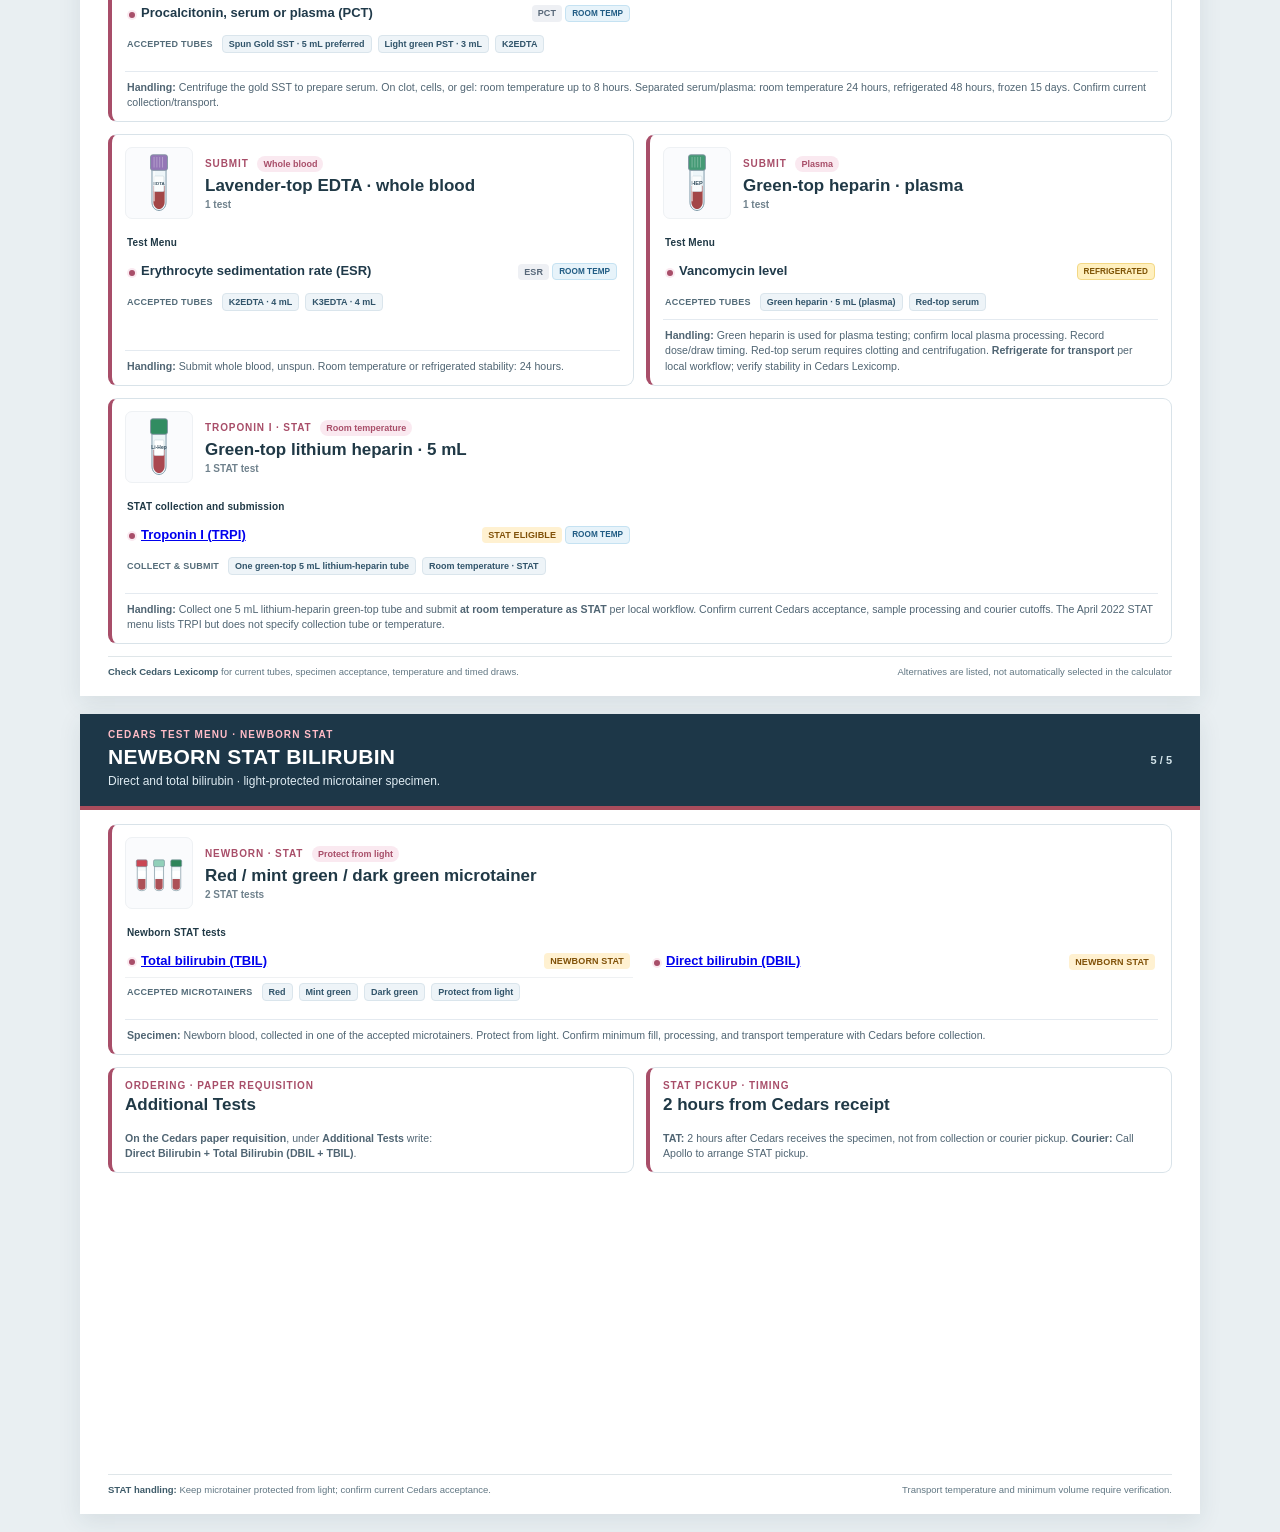
==== commit 5a187d39: "Add printable Cedars newborn STAT bilirubin collection and ordering guide" ====
--- a/cedars-container-guide.html
+++ b/cedars-container-guide.html
@@ -117,7 +117,7 @@
 <body>
 <div class="toolbar"><a href="cedars.html">← Return to Cedars Lab Guide</a><button type="button" onclick="window.print()"><svg class="print-button-icon" viewBox="0 0 24 24" fill="none" stroke="currentColor" stroke-width="2" stroke-linecap="round" stroke-linejoin="round" aria-hidden="true"><path d="M6 9V3h12v6"/><rect x="3" y="9" width="18" height="10" rx="2"/><path d="M6 15h12v6H6z"/><path d="M17.5 12.5h.01"/></svg><span>Print / Save PDF</span></button></div>
 <section class="page page-1" aria-label="CEDARS SWAB TESTS">
-  <header class="page-header"><div><div class="supertitle">CEDARS TEST MENU · WHAT TO SUBMIT</div><h1>CEDARS SWAB TESTS</h1><p>Choose the test, then submit the tube or kit shown.</p></div><span class="page-indicator">1 / 4</span></header>
+  <header class="page-header"><div><div class="supertitle">CEDARS TEST MENU · WHAT TO SUBMIT</div><h1>CEDARS SWAB TESTS</h1><p>Choose the test, then submit the tube or kit shown.</p></div><span class="page-indicator">1 / 5</span></header>
   <main class="container-grid"><article class="container-card type-swab wide">
    <header class="container-heading">
      <figure class="container-image"><img data-photo="eswab" alt="White-top eSwab reference photo" loading="eager"></figure>
@@ -235,7 +235,7 @@
   <footer class="page-footer"><span><b>Check Cedars Lexicomp</b> for current specimen acceptance, volume and transport.</span><span>No specimen pooling implied · O&amp;P, FIT and Pap excluded</span></footer>
 </section>
 <section class="page page-2" aria-label="CEDARS URINE &amp; STOOL TESTS">
-  <header class="page-header"><div><div class="supertitle">CEDARS TEST MENU · WHAT TO SUBMIT</div><h1>CEDARS URINE &amp; STOOL TESTS</h1><p>Shown: final submission containers only, not the initial collection cups.</p></div><span class="page-indicator">2 / 4</span></header>
+  <header class="page-header"><div><div class="supertitle">CEDARS TEST MENU · WHAT TO SUBMIT</div><h1>CEDARS URINE &amp; STOOL TESTS</h1><p>Shown: final submission containers only, not the initial collection cups.</p></div><span class="page-indicator">2 / 5</span></header>
   <main class="container-grid"><article class="container-card type-stool wide">
    <header class="container-heading">
      <figure class="container-image"><img data-photo="parapak" alt="ParaPak · all three vials reference photo" loading="eager"></figure>
@@ -339,7 +339,7 @@
   <footer class="page-footer"><span><b>Check Cedars Lexicomp</b> for current specimen acceptance, volume and transport.</span><span>No specimen pooling implied · O&amp;P, FIT and Pap excluded</span></footer>
 </section>
 <section class="page page-3" aria-label="CEDARS BLOOD, CSF &amp; BODY FLUID">
-  <header class="page-header"><div><div class="supertitle">CEDARS TEST MENU · WHAT TO SUBMIT</div><h1>CEDARS BLOOD, CSF &amp; BODY FLUID</h1><p>Select the right culture bottle or sterile vessel. Special handling is marked.</p></div><span class="page-indicator">3 / 4</span></header>
+  <header class="page-header"><div><div class="supertitle">CEDARS TEST MENU · WHAT TO SUBMIT</div><h1>CEDARS BLOOD, CSF &amp; BODY FLUID</h1><p>Select the right culture bottle or sterile vessel. Special handling is marked.</p></div><span class="page-indicator">3 / 5</span></header>
   <main class="container-grid"><article class="container-card type-other wide">
    <header class="container-heading">
      <figure class="container-image"><img data-photo="sterile" alt="Sterile specimen cup reference photo" loading="eager"></figure>
@@ -419,7 +419,7 @@
   <footer class="page-footer"><span><b>Check Cedars Lexicomp</b> for current specimen acceptance, volume and transport.</span><span>No specimen pooling implied · O&amp;P, FIT and Pap excluded</span></footer>
 </section>
 <section class="page page-4" aria-label="CEDARS BLOOD CHEMISTRY &amp; HEMATOLOGY">
-  <header class="page-header"><div><div class="supertitle">CEDARS TEST MENU · WHAT TO SUBMIT</div><h1>CEDARS BLOOD CHEMISTRY &amp; HEMATOLOGY</h1><p>Preferred submission tubes shown. Accepted alternatives and handling notes are listed for each test.</p></div><span class="page-indicator">4 / 4</span></header>
+  <header class="page-header"><div><div class="supertitle">CEDARS TEST MENU · WHAT TO SUBMIT</div><h1>CEDARS BLOOD CHEMISTRY &amp; HEMATOLOGY</h1><p>Preferred submission tubes shown. Accepted alternatives and handling notes are listed for each test.</p></div><span class="page-indicator">4 / 5</span></header>
   <main class="container-grid">
     <article class="container-card type-blood wide">
     <header class="container-heading">
@@ -499,6 +499,37 @@
   </main>
   <footer class="page-footer"><span><b>Check Cedars Lexicomp</b> for current tubes, specimen acceptance, temperature and timed draws.</span><span>Alternatives are listed, not automatically selected in the calculator</span></footer>
 </section>
+<section class="page page-5" aria-label="CEDARS NEWBORN STAT BILIRUBIN">
+  <header class="page-header"><div><div class="supertitle">CEDARS TEST MENU · NEWBORN STAT</div><h1>NEWBORN STAT BILIRUBIN</h1><p>Direct and total bilirubin · light-protected microtainer specimen.</p></div><span class="page-indicator">5 / 5</span></header>
+  <main class="container-grid">
+    <article class="container-card type-blood wide">
+      <header class="container-heading">
+        <figure class="container-image"><svg viewBox="0 0 128 96" role="img" aria-label="Red, mint green and dark green microtainer options">
+          <g stroke="#7e96a0" stroke-width="1.5"><path d="M16 30H36V79Q36 87 26 87Q16 87 16 79Z" fill="#f4f9fa"/><path d="M54 30H74V79Q74 87 64 87Q54 87 54 79Z" fill="#f4f9fa"/><path d="M92 30H112V79Q112 87 102 87Q92 87 92 79Z" fill="#f4f9fa"/><rect x="14" y="19" width="24" height="15" rx="3" fill="#ca4754"/><rect x="52" y="19" width="24" height="15" rx="3" fill="#91d0b9"/><rect x="90" y="19" width="24" height="15" rx="3" fill="#2e8559"/></g>
+          <g fill="#ad5157"><path d="M18 61H34V79Q34 85 26 85Q18 85 18 79Z"/><path d="M56 61H72V79Q72 85 64 85Q56 85 56 79Z"/><path d="M94 61H110V79Q110 85 102 85Q94 85 94 79Z"/></g>
+          <g fill="#fff"><rect x="18" y="43" width="16" height="15" rx="2"/><rect x="56" y="43" width="16" height="15" rx="2"/><rect x="94" y="43" width="16" height="15" rx="2"/></g>
+        </svg></figure>
+        <div class="container-heading-copy"><div class="eyebrow">NEWBORN · STAT <span>Protect from light</span></div><h2>Red / mint green / dark green microtainer</h2><div class="card-count">2 STAT tests</div></div>
+      </header>
+      <div class="test-menu-label">Newborn STAT tests</div>
+      <ul class="test-menu">
+        <li class="test-row"><span class="test-name"><a href="cedars.html?test=newborn-total-bilirubin">Total bilirubin (TBIL)</a></span><span class="test-tags"><span class="alert">NEWBORN STAT</span></span></li>
+        <li class="test-row"><span class="test-name"><a href="cedars.html?test=newborn-direct-bilirubin">Direct bilirubin (DBIL)</a></span><span class="test-tags"><span class="alert">NEWBORN STAT</span></span></li>
+      </ul>
+      <div class="source-menu"><strong>ACCEPTED MICROTAINERS</strong><span>Red</span><span>Mint green</span><span>Dark green</span><span>Protect from light</span></div>
+      <p class="container-note"><strong>Specimen:</strong> Newborn blood, collected in one of the accepted microtainers. Protect from light. Confirm minimum fill, processing, and transport temperature with Cedars before collection.</p>
+    </article>
+    <article class="container-card type-blood">
+      <header class="container-heading"><div class="container-heading-copy"><div class="eyebrow">ORDERING · PAPER REQUISITION</div><h2>Additional Tests</h2></div></header>
+      <p class="container-note" style="border-top:0;margin:4px 0 0;padding:0"><strong>On the Cedars paper requisition</strong>, under <strong>Additional Tests</strong> write:<br><strong>Direct Bilirubin + Total Bilirubin (DBIL + TBIL)</strong>.</p>
+    </article>
+    <article class="container-card type-blood">
+      <header class="container-heading"><div class="container-heading-copy"><div class="eyebrow">STAT PICKUP · TIMING</div><h2>2 hours from Cedars receipt</h2></div></header>
+      <p class="container-note" style="border-top:0;margin:4px 0 0;padding:0"><strong>TAT:</strong> 2 hours after Cedars receives the specimen, not from collection or courier pickup. <strong>Courier:</strong> Call Apollo to arrange STAT pickup.</p>
+    </article>
+  </main>
+  <footer class="page-footer"><span><b>STAT handling:</b> Keep microtainer protected from light; confirm current Cedars acceptance.</span><span>Transport temperature and minimum volume require verification.</span></footer>
+</section>
 <script src="assets/js/cedars-reference-photos.js"></script>
 <script src="assets/js/cedars-photo-updates.js"></script>
 <script>
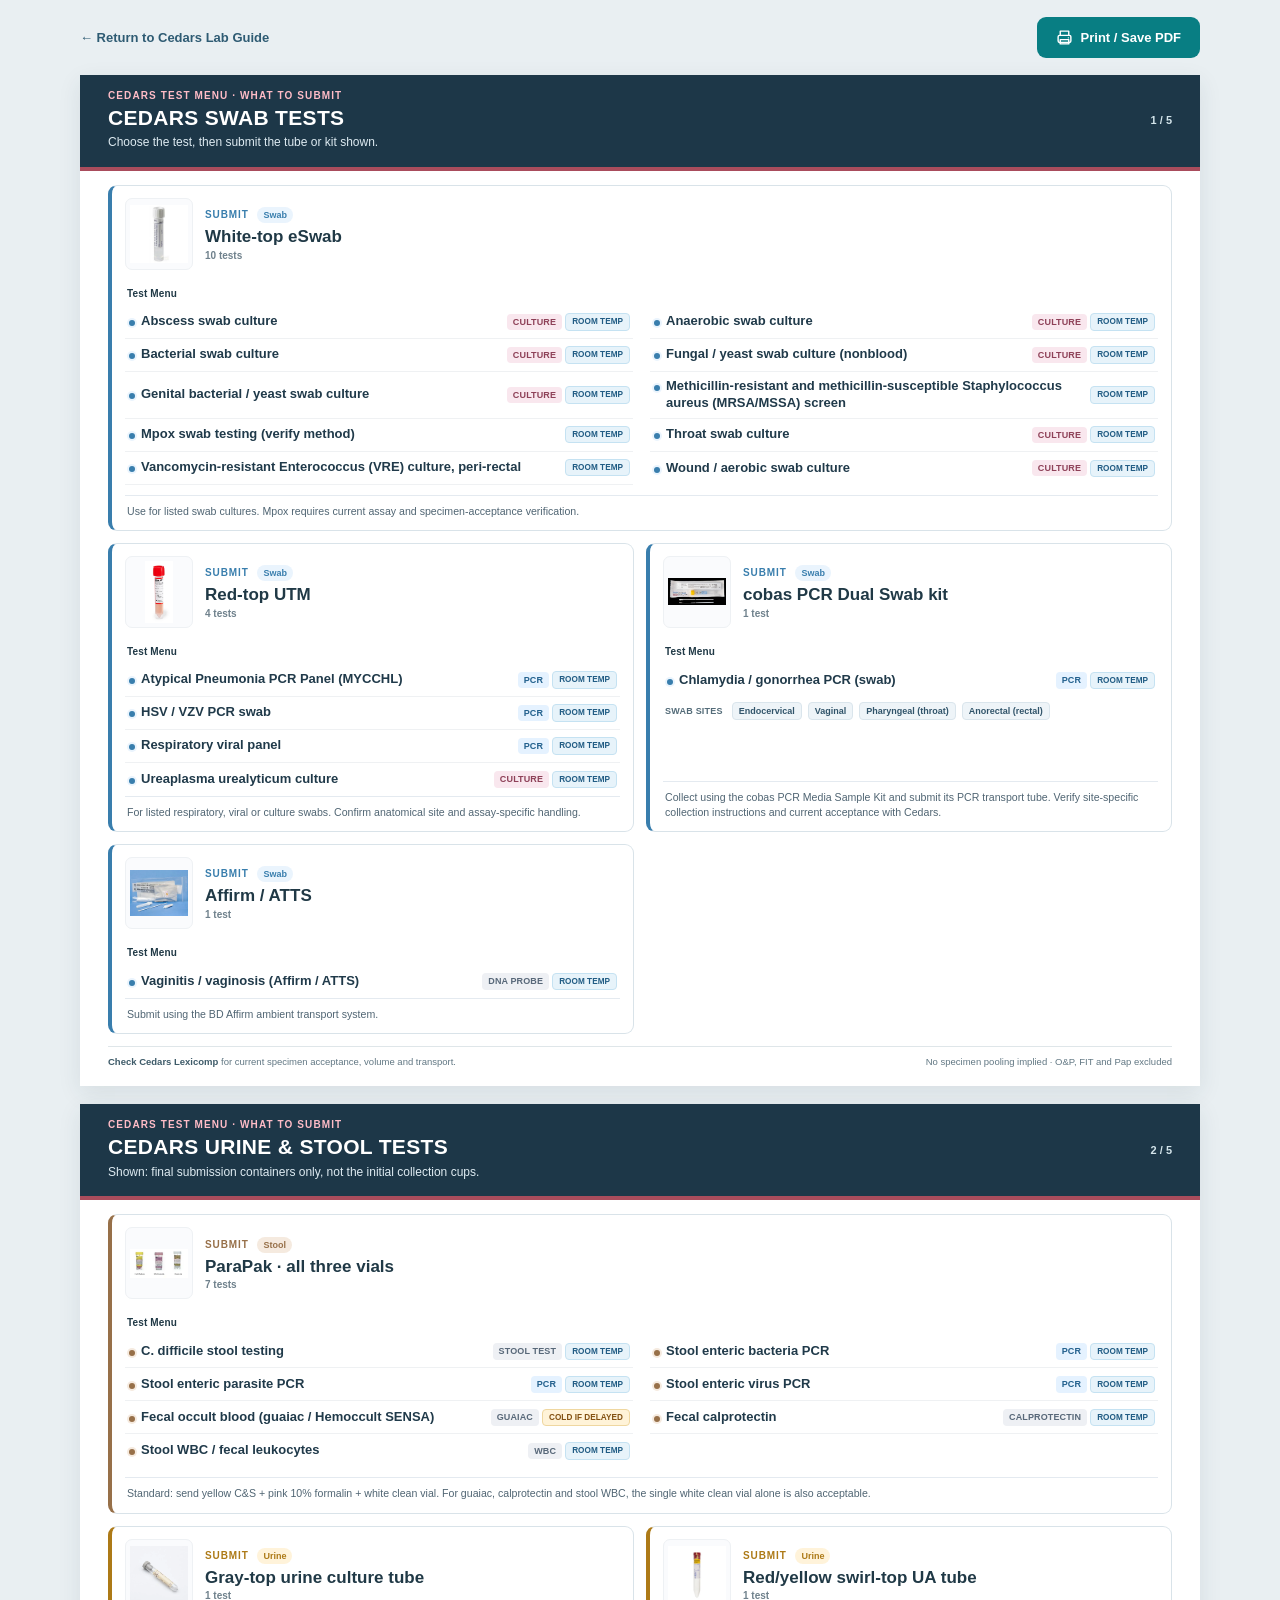
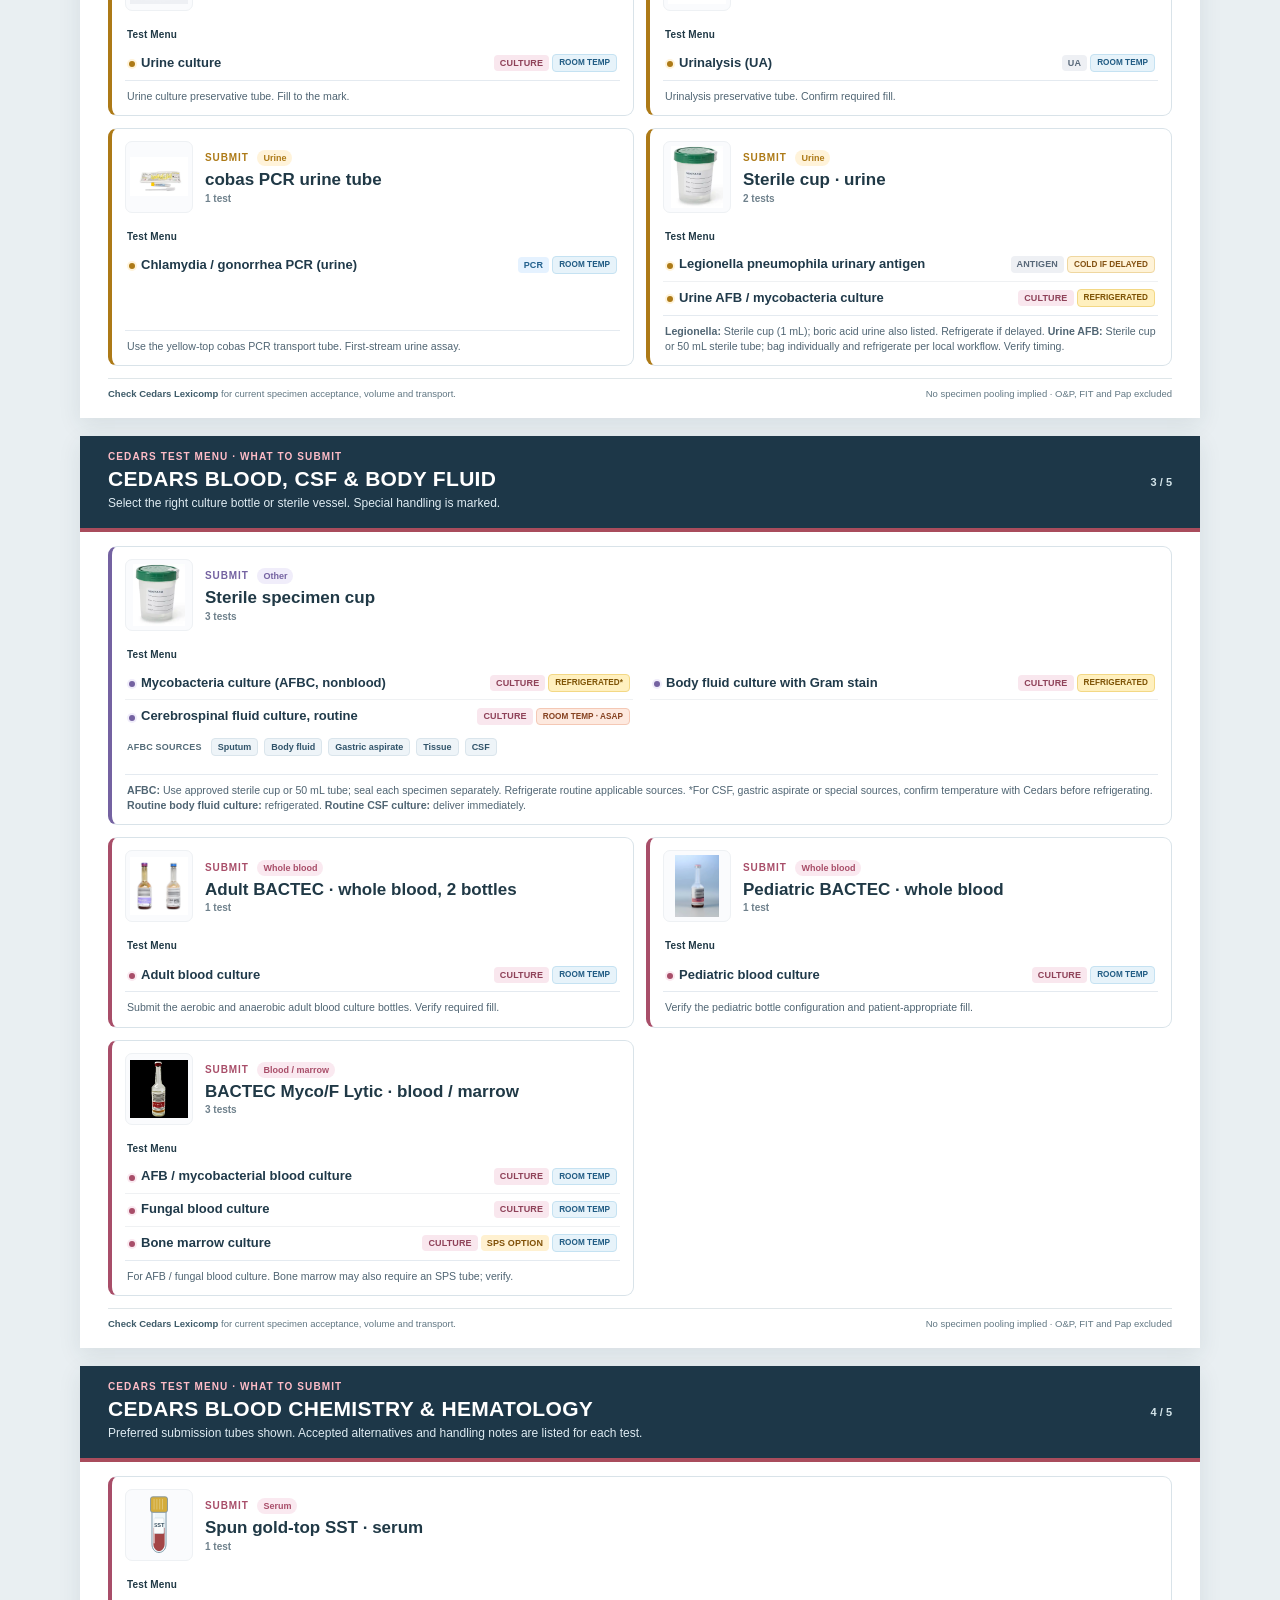
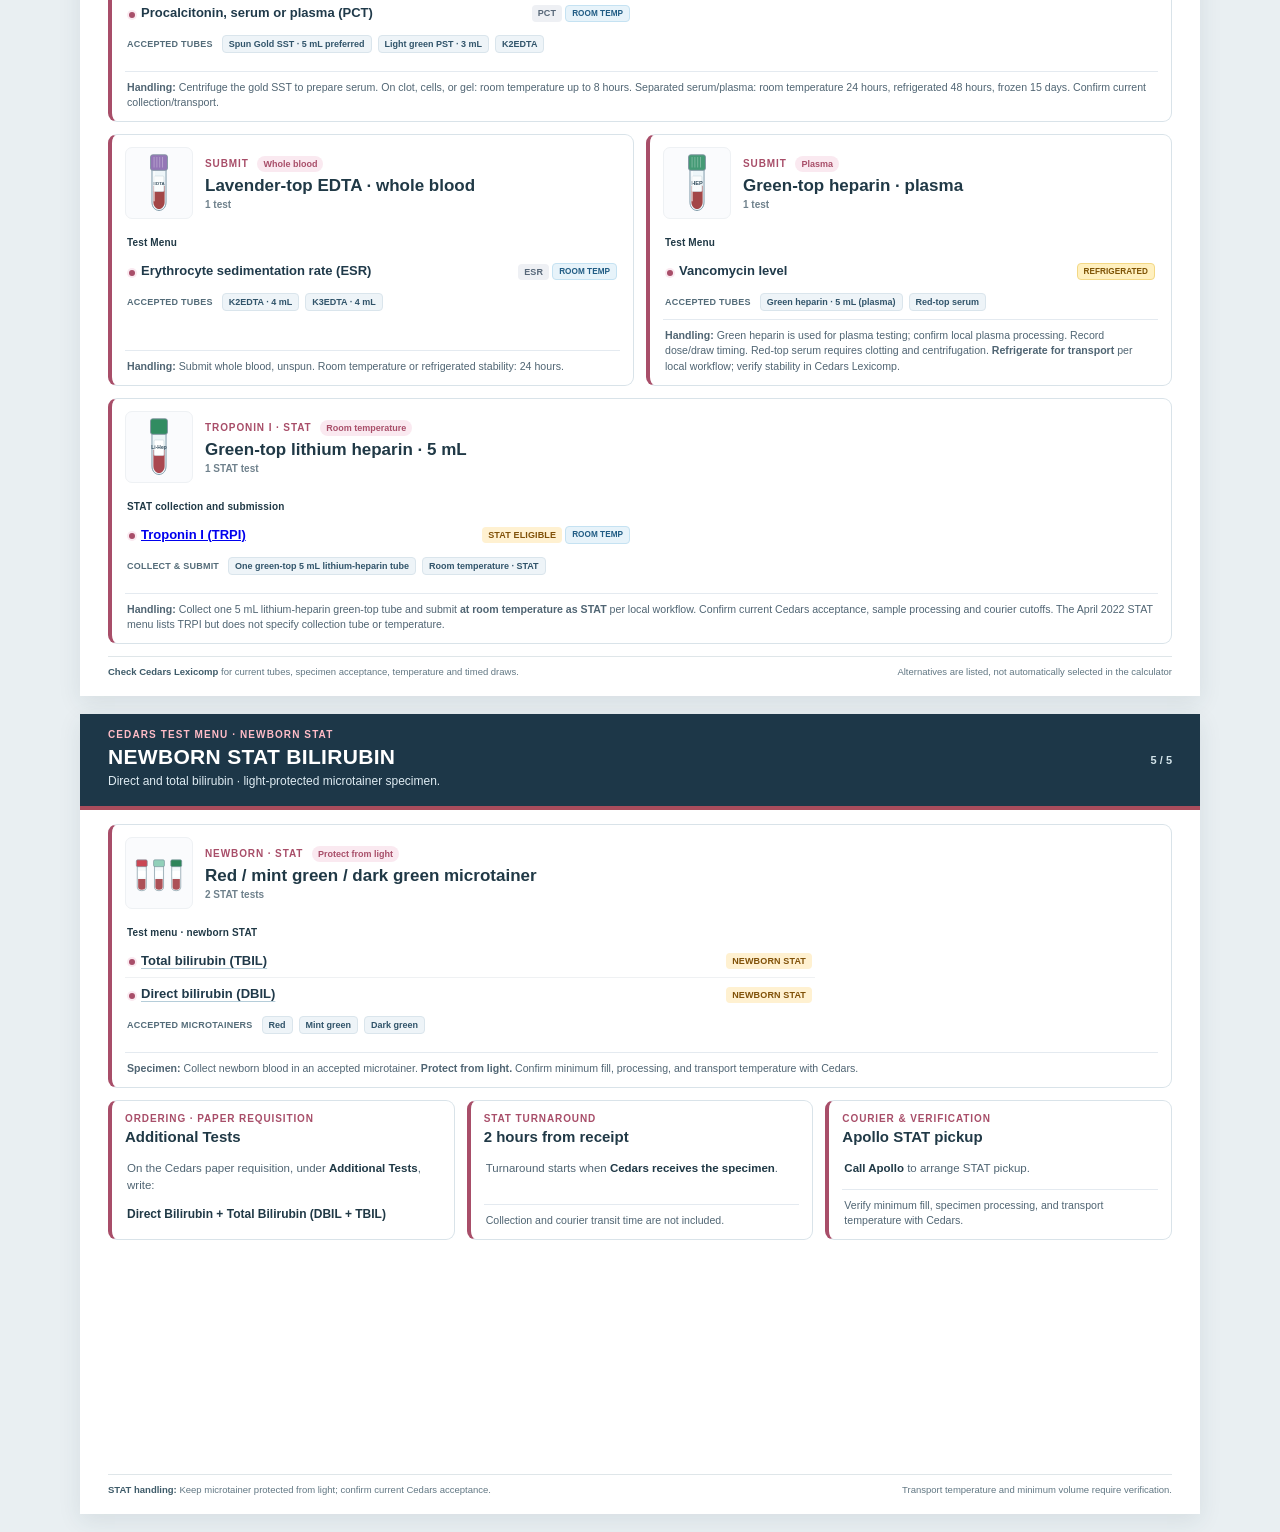
==== commit b1a4889c: "Polish newborn STAT bilirubin layout and organize workflow cards" ====
--- a/cedars-container-guide.html
+++ b/cedars-container-guide.html
@@ -112,6 +112,26 @@
  .page-footer{margin-top:7px;padding-top:6px;font-size:7.8px}
  *{-webkit-print-color-adjust:exact!important;print-color-adjust:exact!important}
 }
+
+/* Newborn STAT bilirubin follows the standard card system with compact workflow cards. */
+.page-5 .container-grid{grid-template-columns:repeat(3,minmax(0,1fr))}
+.page-5 .container-card.wide .test-menu{grid-template-columns:1fr;max-width:690px}
+.page-5 .test-name a{color:inherit;text-decoration:underline;text-decoration-color:#b5cdd9;text-underline-offset:3px}
+.page-5 .test-name a:hover{color:#126a80;text-decoration-color:currentColor}
+.page-5 .bilirubin-detail-card .container-heading{padding-bottom:5px}
+.page-5 .bilirubin-detail-card h2{font-size:15px}
+.page-5 .bilirubin-copy{font-size:11.5px;line-height:1.48;color:#506573;margin:6px 2px}
+.page-5 .bilirubin-copy strong{color:#203946}
+.page-5 .bilirubin-order{font-size:12px;font-weight:800;color:#203946;line-height:1.4;margin:6px 2px}
+.page-5 .bilirubin-detail-card .container-note{margin-top:auto}
+@media screen and (max-width:780px){.page-5 .container-grid{grid-template-columns:1fr}}
+@media print{
+ .page-5 .container-grid{grid-template-columns:repeat(3,minmax(0,1fr))}
+ .page-5 .container-card.wide .test-menu{grid-template-columns:1fr}
+ .page-5 .bilirubin-detail-card h2{font-size:12.5px}
+ .page-5 .bilirubin-copy{font-size:9.3px}
+ .page-5 .bilirubin-order{font-size:9.7px}
+}
 </style>
 </head>
 <body>
@@ -511,21 +531,28 @@
         </svg></figure>
         <div class="container-heading-copy"><div class="eyebrow">NEWBORN · STAT <span>Protect from light</span></div><h2>Red / mint green / dark green microtainer</h2><div class="card-count">2 STAT tests</div></div>
       </header>
-      <div class="test-menu-label">Newborn STAT tests</div>
+      <div class="test-menu-label">Test menu · newborn STAT</div>
       <ul class="test-menu">
         <li class="test-row"><span class="test-name"><a href="cedars.html?test=newborn-total-bilirubin">Total bilirubin (TBIL)</a></span><span class="test-tags"><span class="alert">NEWBORN STAT</span></span></li>
         <li class="test-row"><span class="test-name"><a href="cedars.html?test=newborn-direct-bilirubin">Direct bilirubin (DBIL)</a></span><span class="test-tags"><span class="alert">NEWBORN STAT</span></span></li>
       </ul>
-      <div class="source-menu"><strong>ACCEPTED MICROTAINERS</strong><span>Red</span><span>Mint green</span><span>Dark green</span><span>Protect from light</span></div>
-      <p class="container-note"><strong>Specimen:</strong> Newborn blood, collected in one of the accepted microtainers. Protect from light. Confirm minimum fill, processing, and transport temperature with Cedars before collection.</p>
+      <div class="source-menu"><strong>ACCEPTED MICROTAINERS</strong><span>Red</span><span>Mint green</span><span>Dark green</span></div>
+      <p class="container-note"><strong>Specimen:</strong> Collect newborn blood in an accepted microtainer. <strong>Protect from light.</strong> Confirm minimum fill, processing, and transport temperature with Cedars.</p>
     </article>
-    <article class="container-card type-blood">
+    <article class="container-card type-blood bilirubin-detail-card">
       <header class="container-heading"><div class="container-heading-copy"><div class="eyebrow">ORDERING · PAPER REQUISITION</div><h2>Additional Tests</h2></div></header>
-      <p class="container-note" style="border-top:0;margin:4px 0 0;padding:0"><strong>On the Cedars paper requisition</strong>, under <strong>Additional Tests</strong> write:<br><strong>Direct Bilirubin + Total Bilirubin (DBIL + TBIL)</strong>.</p>
+      <p class="bilirubin-copy">On the Cedars paper requisition, under <strong>Additional Tests</strong>, write:</p>
+      <p class="bilirubin-order">Direct Bilirubin + Total Bilirubin (DBIL + TBIL)</p>
     </article>
-    <article class="container-card type-blood">
-      <header class="container-heading"><div class="container-heading-copy"><div class="eyebrow">STAT PICKUP · TIMING</div><h2>2 hours from Cedars receipt</h2></div></header>
-      <p class="container-note" style="border-top:0;margin:4px 0 0;padding:0"><strong>TAT:</strong> 2 hours after Cedars receives the specimen, not from collection or courier pickup. <strong>Courier:</strong> Call Apollo to arrange STAT pickup.</p>
+    <article class="container-card type-blood bilirubin-detail-card">
+      <header class="container-heading"><div class="container-heading-copy"><div class="eyebrow">STAT TURNAROUND</div><h2>2 hours from receipt</h2></div></header>
+      <p class="bilirubin-copy">Turnaround starts when <strong>Cedars receives the specimen</strong>.</p>
+      <p class="container-note">Collection and courier transit time are not included.</p>
+    </article>
+    <article class="container-card type-blood bilirubin-detail-card">
+      <header class="container-heading"><div class="container-heading-copy"><div class="eyebrow">COURIER &amp; VERIFICATION</div><h2>Apollo STAT pickup</h2></div></header>
+      <p class="bilirubin-copy"><strong>Call Apollo</strong> to arrange STAT pickup.</p>
+      <p class="container-note">Verify minimum fill, specimen processing, and transport temperature with Cedars.</p>
     </article>
   </main>
   <footer class="page-footer"><span><b>STAT handling:</b> Keep microtainer protected from light; confirm current Cedars acceptance.</span><span>Transport temperature and minimum volume require verification.</span></footer>
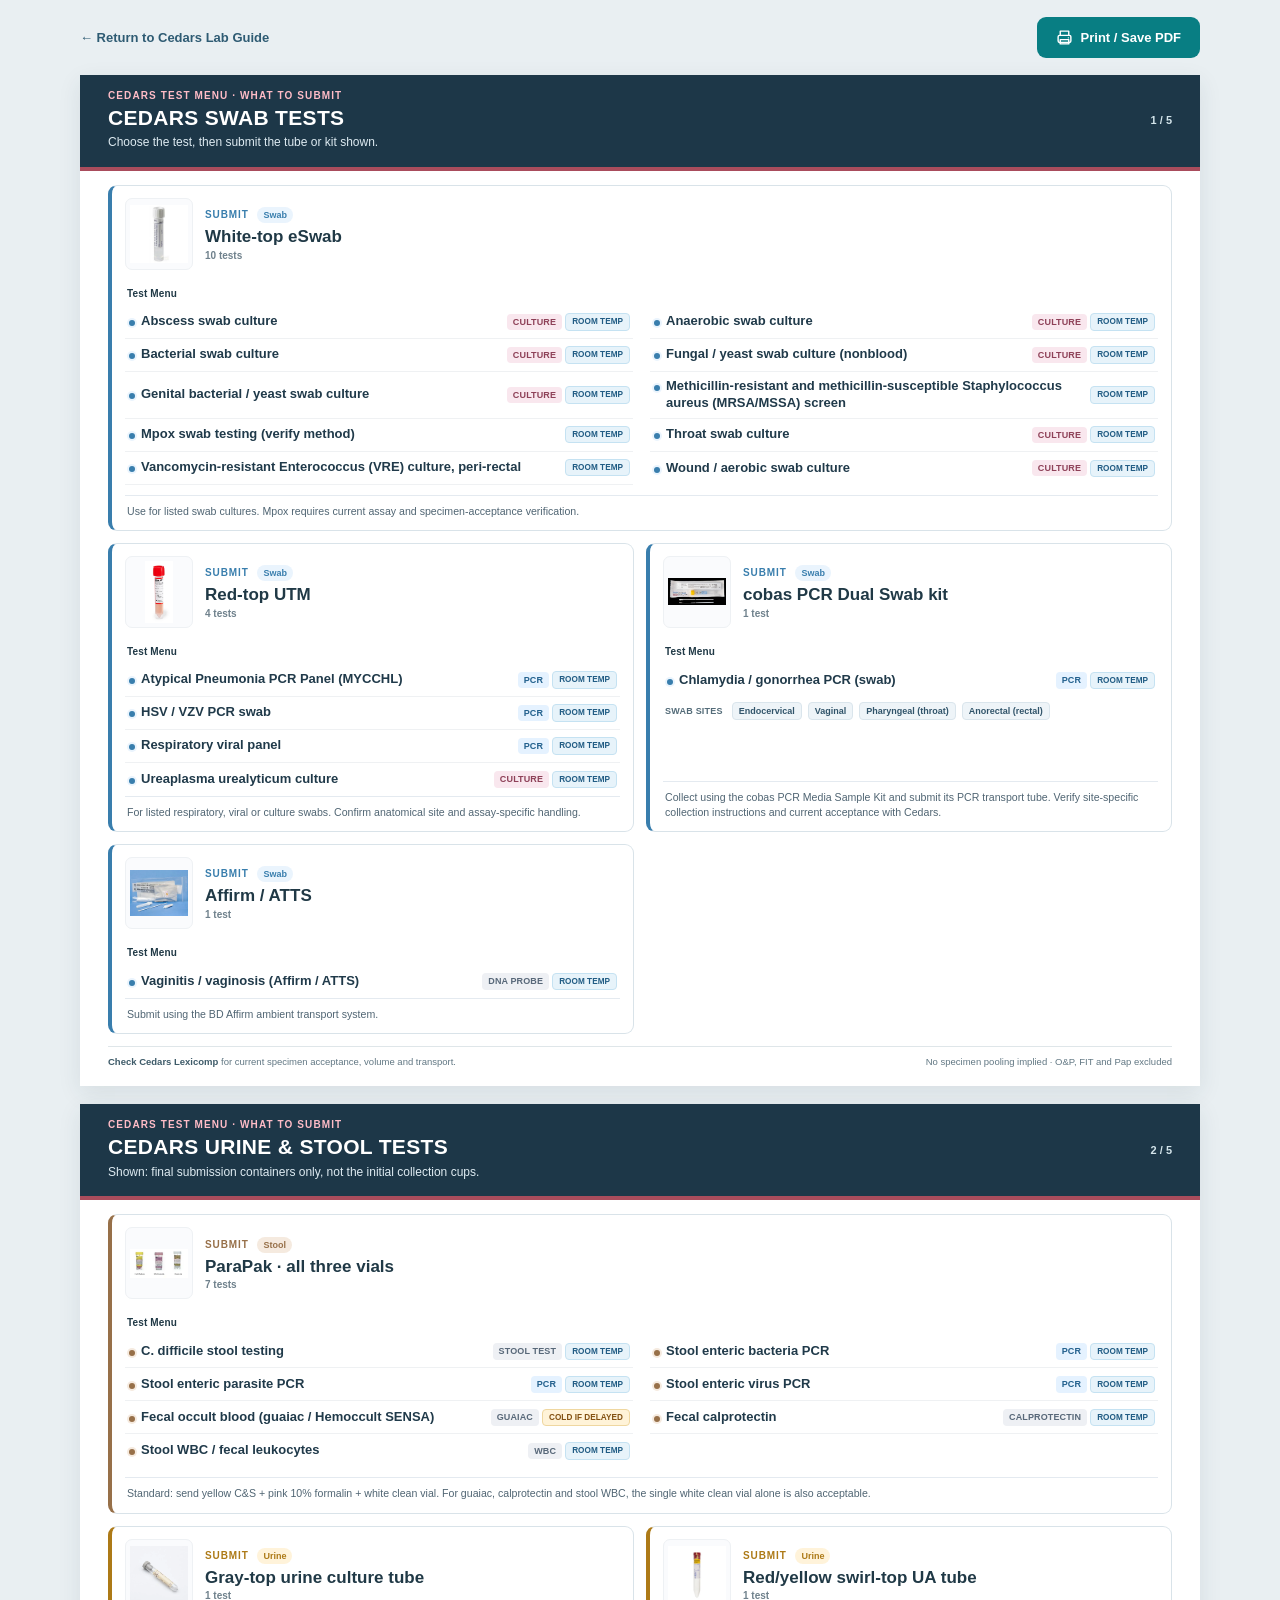
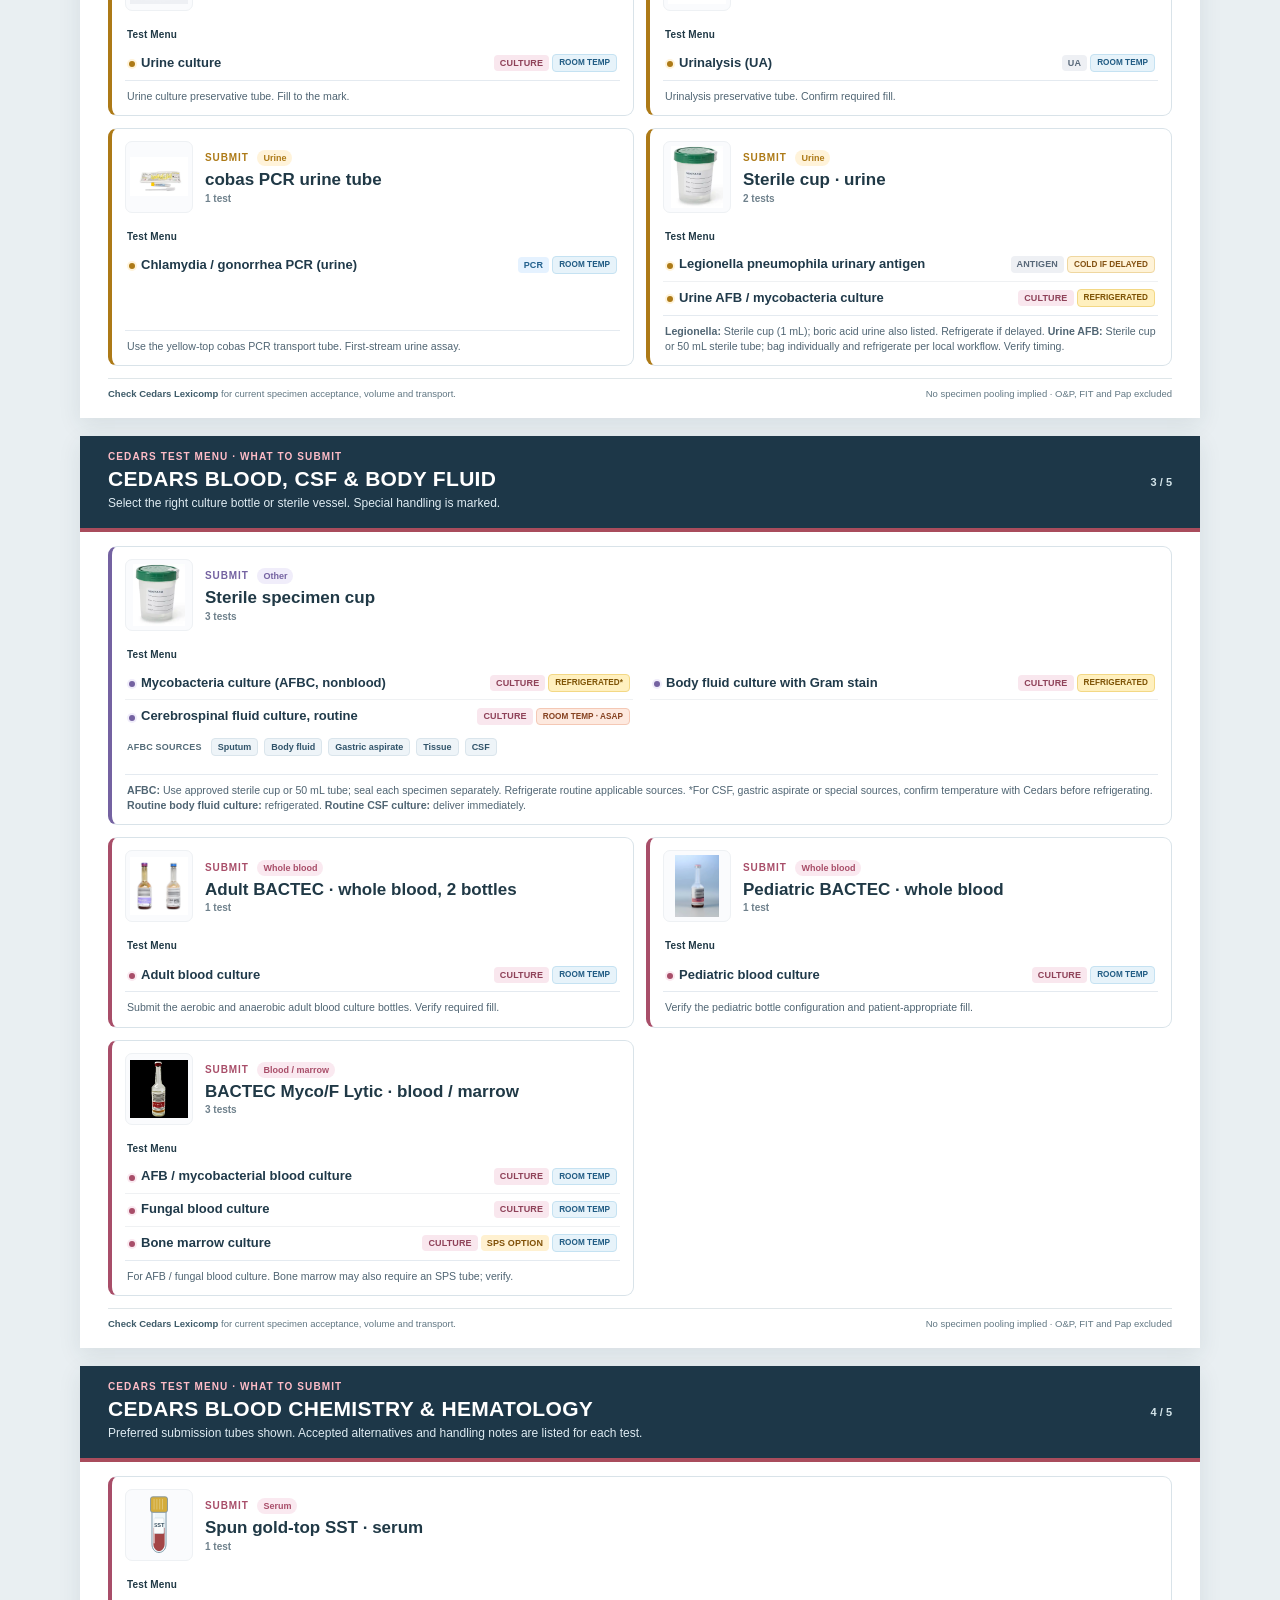
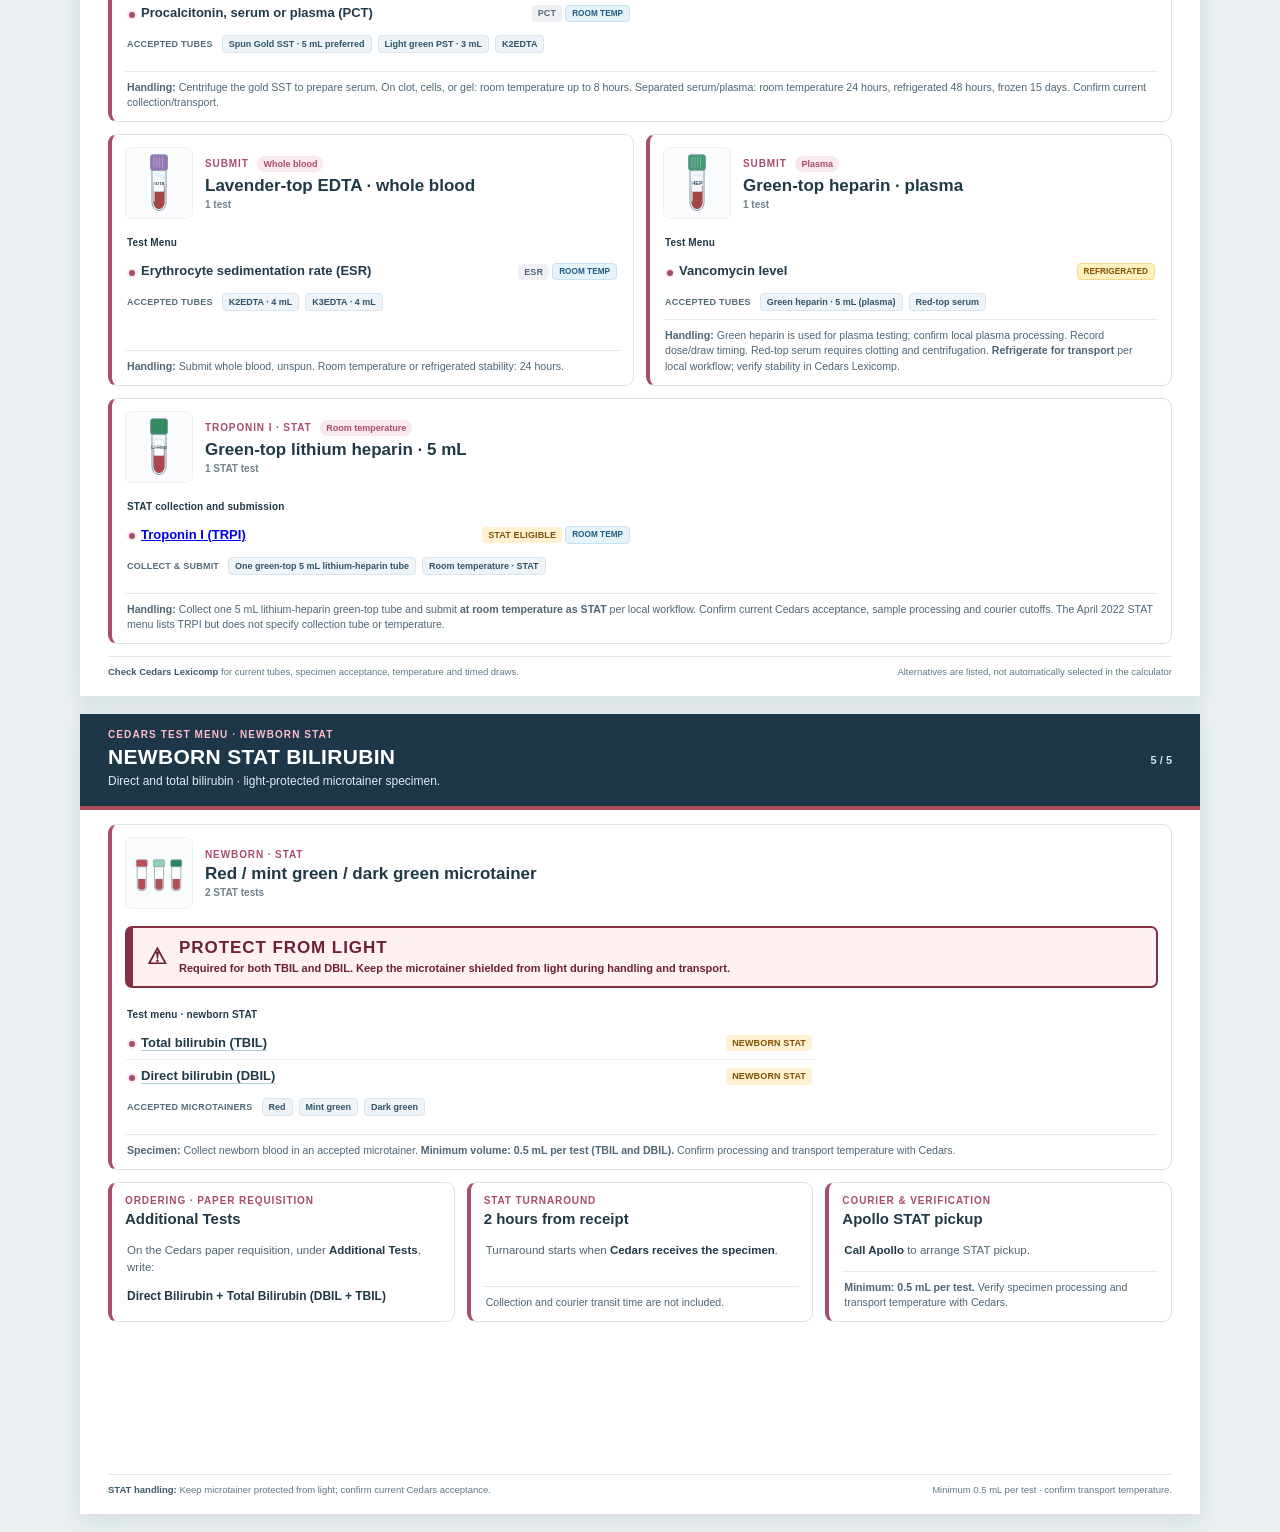
==== commit c62e6747: "Highlight protect-from-light warning on printable Cedars bilirubin guide and add 0.5 mL per-test min" ====
--- a/cedars-container-guide.html
+++ b/cedars-container-guide.html
@@ -132,6 +132,27 @@
  .page-5 .bilirubin-copy{font-size:9.3px}
  .page-5 .bilirubin-order{font-size:9.7px}
 }
+
+/* High-priority specimen handling warning: legible in color and grayscale PDFs. */
+.page-5 .bilirubin-light-warning{
+  display:flex;align-items:center;gap:12px;margin:8px 0 12px;
+  border:2px solid #843043;border-left:8px solid #843043;border-radius:7px;
+  background:#fff0f1;padding:10px 14px;color:#6d2133;
+  break-inside:avoid;page-break-inside:avoid;
+}
+.page-5 .bilirubin-light-icon{font-size:22px;font-weight:900;line-height:1;flex:0 0 auto}
+.page-5 .bilirubin-light-warning strong{display:block;font-size:17px;letter-spacing:.055em;line-height:1.15}
+.page-5 .bilirubin-light-warning small{display:block;font-size:11px;line-height:1.4;margin-top:3px;font-weight:650}
+@media print{
+ .page-5 .bilirubin-light-warning{
+   border:2.5px solid #000;border-left-width:9px;
+   color:#000;background:#f0f0f0;padding:9px 12px;margin:7px 0 9px;
+   -webkit-print-color-adjust:exact;print-color-adjust:exact;
+ }
+ .page-5 .bilirubin-light-icon{font-size:24px}
+ .page-5 .bilirubin-light-warning strong{font-size:15px;letter-spacing:.05em}
+ .page-5 .bilirubin-light-warning small{font-size:10px}
+}
 </style>
 </head>
 <body>
@@ -529,15 +550,19 @@
           <g fill="#ad5157"><path d="M18 61H34V79Q34 85 26 85Q18 85 18 79Z"/><path d="M56 61H72V79Q72 85 64 85Q56 85 56 79Z"/><path d="M94 61H110V79Q110 85 102 85Q94 85 94 79Z"/></g>
           <g fill="#fff"><rect x="18" y="43" width="16" height="15" rx="2"/><rect x="56" y="43" width="16" height="15" rx="2"/><rect x="94" y="43" width="16" height="15" rx="2"/></g>
         </svg></figure>
-        <div class="container-heading-copy"><div class="eyebrow">NEWBORN · STAT <span>Protect from light</span></div><h2>Red / mint green / dark green microtainer</h2><div class="card-count">2 STAT tests</div></div>
+        <div class="container-heading-copy"><div class="eyebrow">NEWBORN · STAT</div><h2>Red / mint green / dark green microtainer</h2><div class="card-count">2 STAT tests</div></div>
       </header>
+      <div class="bilirubin-light-warning" role="note" aria-label="Required: Protect from light">
+        <span class="bilirubin-light-icon" aria-hidden="true">&#9888;</span>
+        <div><strong>PROTECT FROM LIGHT</strong><small>Required for both TBIL and DBIL. Keep the microtainer shielded from light during handling and transport.</small></div>
+      </div>
       <div class="test-menu-label">Test menu · newborn STAT</div>
       <ul class="test-menu">
         <li class="test-row"><span class="test-name"><a href="cedars.html?test=newborn-total-bilirubin">Total bilirubin (TBIL)</a></span><span class="test-tags"><span class="alert">NEWBORN STAT</span></span></li>
         <li class="test-row"><span class="test-name"><a href="cedars.html?test=newborn-direct-bilirubin">Direct bilirubin (DBIL)</a></span><span class="test-tags"><span class="alert">NEWBORN STAT</span></span></li>
       </ul>
       <div class="source-menu"><strong>ACCEPTED MICROTAINERS</strong><span>Red</span><span>Mint green</span><span>Dark green</span></div>
-      <p class="container-note"><strong>Specimen:</strong> Collect newborn blood in an accepted microtainer. <strong>Protect from light.</strong> Confirm minimum fill, processing, and transport temperature with Cedars.</p>
+      <p class="container-note"><strong>Specimen:</strong> Collect newborn blood in an accepted microtainer. <strong>Minimum volume: 0.5 mL per test (TBIL and DBIL).</strong> Confirm processing and transport temperature with Cedars.</p>
     </article>
     <article class="container-card type-blood bilirubin-detail-card">
       <header class="container-heading"><div class="container-heading-copy"><div class="eyebrow">ORDERING · PAPER REQUISITION</div><h2>Additional Tests</h2></div></header>
@@ -552,10 +577,10 @@
     <article class="container-card type-blood bilirubin-detail-card">
       <header class="container-heading"><div class="container-heading-copy"><div class="eyebrow">COURIER &amp; VERIFICATION</div><h2>Apollo STAT pickup</h2></div></header>
       <p class="bilirubin-copy"><strong>Call Apollo</strong> to arrange STAT pickup.</p>
-      <p class="container-note">Verify minimum fill, specimen processing, and transport temperature with Cedars.</p>
+      <p class="container-note"><strong>Minimum: 0.5 mL per test.</strong> Verify specimen processing and transport temperature with Cedars.</p>
     </article>
   </main>
-  <footer class="page-footer"><span><b>STAT handling:</b> Keep microtainer protected from light; confirm current Cedars acceptance.</span><span>Transport temperature and minimum volume require verification.</span></footer>
+  <footer class="page-footer"><span><b>STAT handling:</b> Keep microtainer protected from light; confirm current Cedars acceptance.</span><span>Minimum 0.5 mL per test · confirm transport temperature.</span></footer>
 </section>
 <script src="assets/js/cedars-reference-photos.js"></script>
 <script src="assets/js/cedars-photo-updates.js"></script>
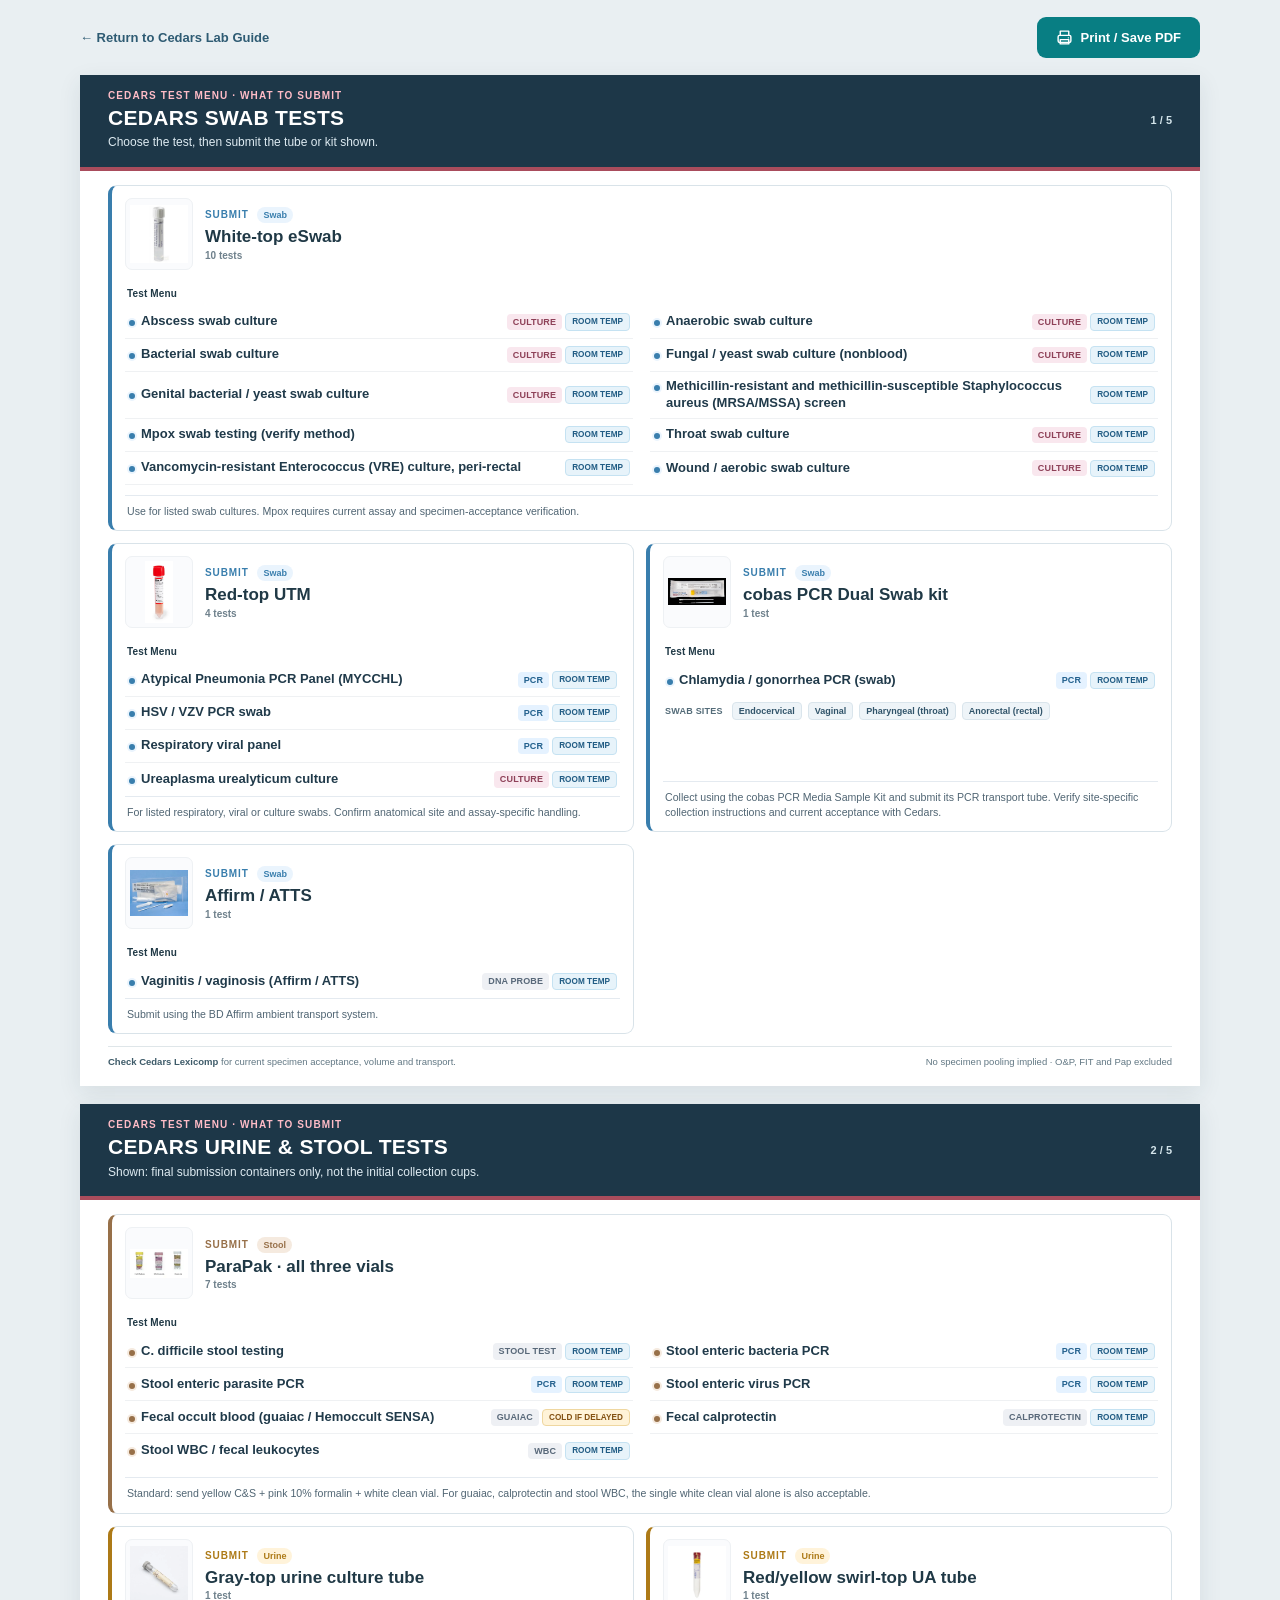
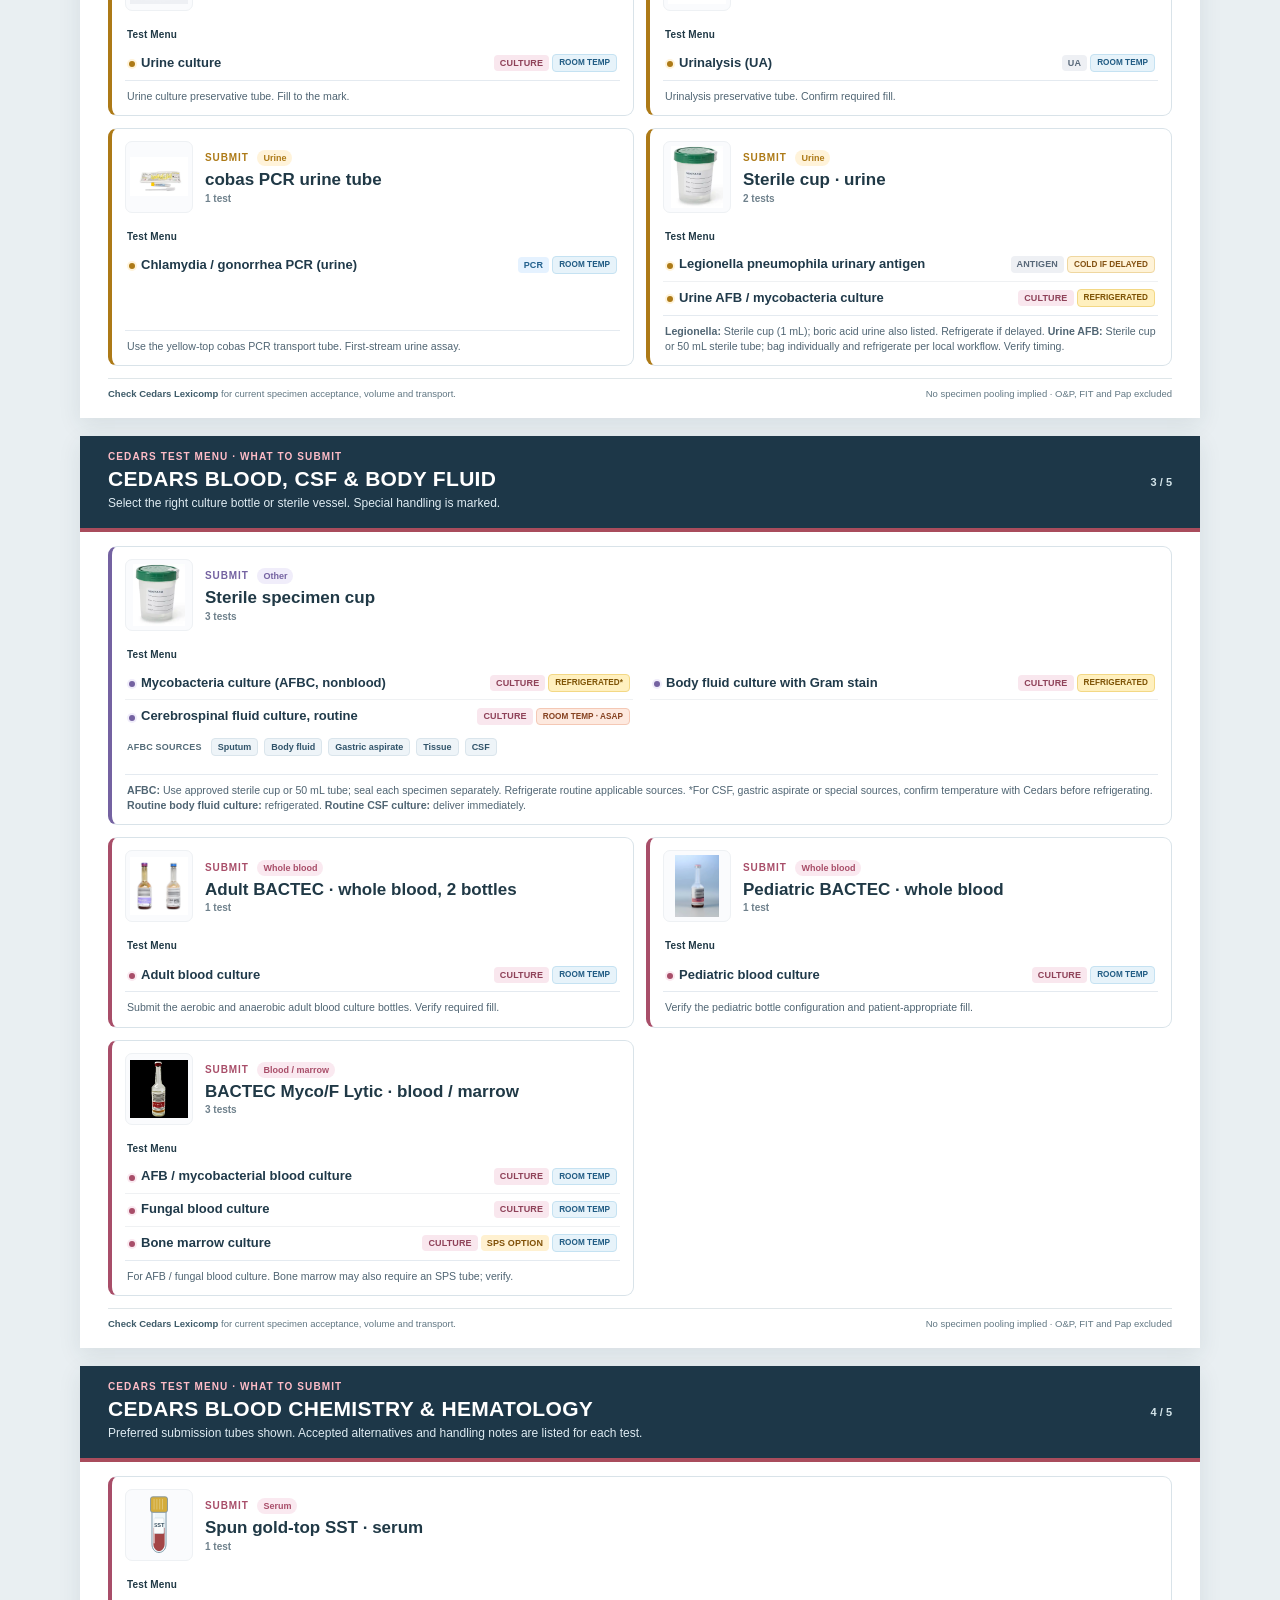
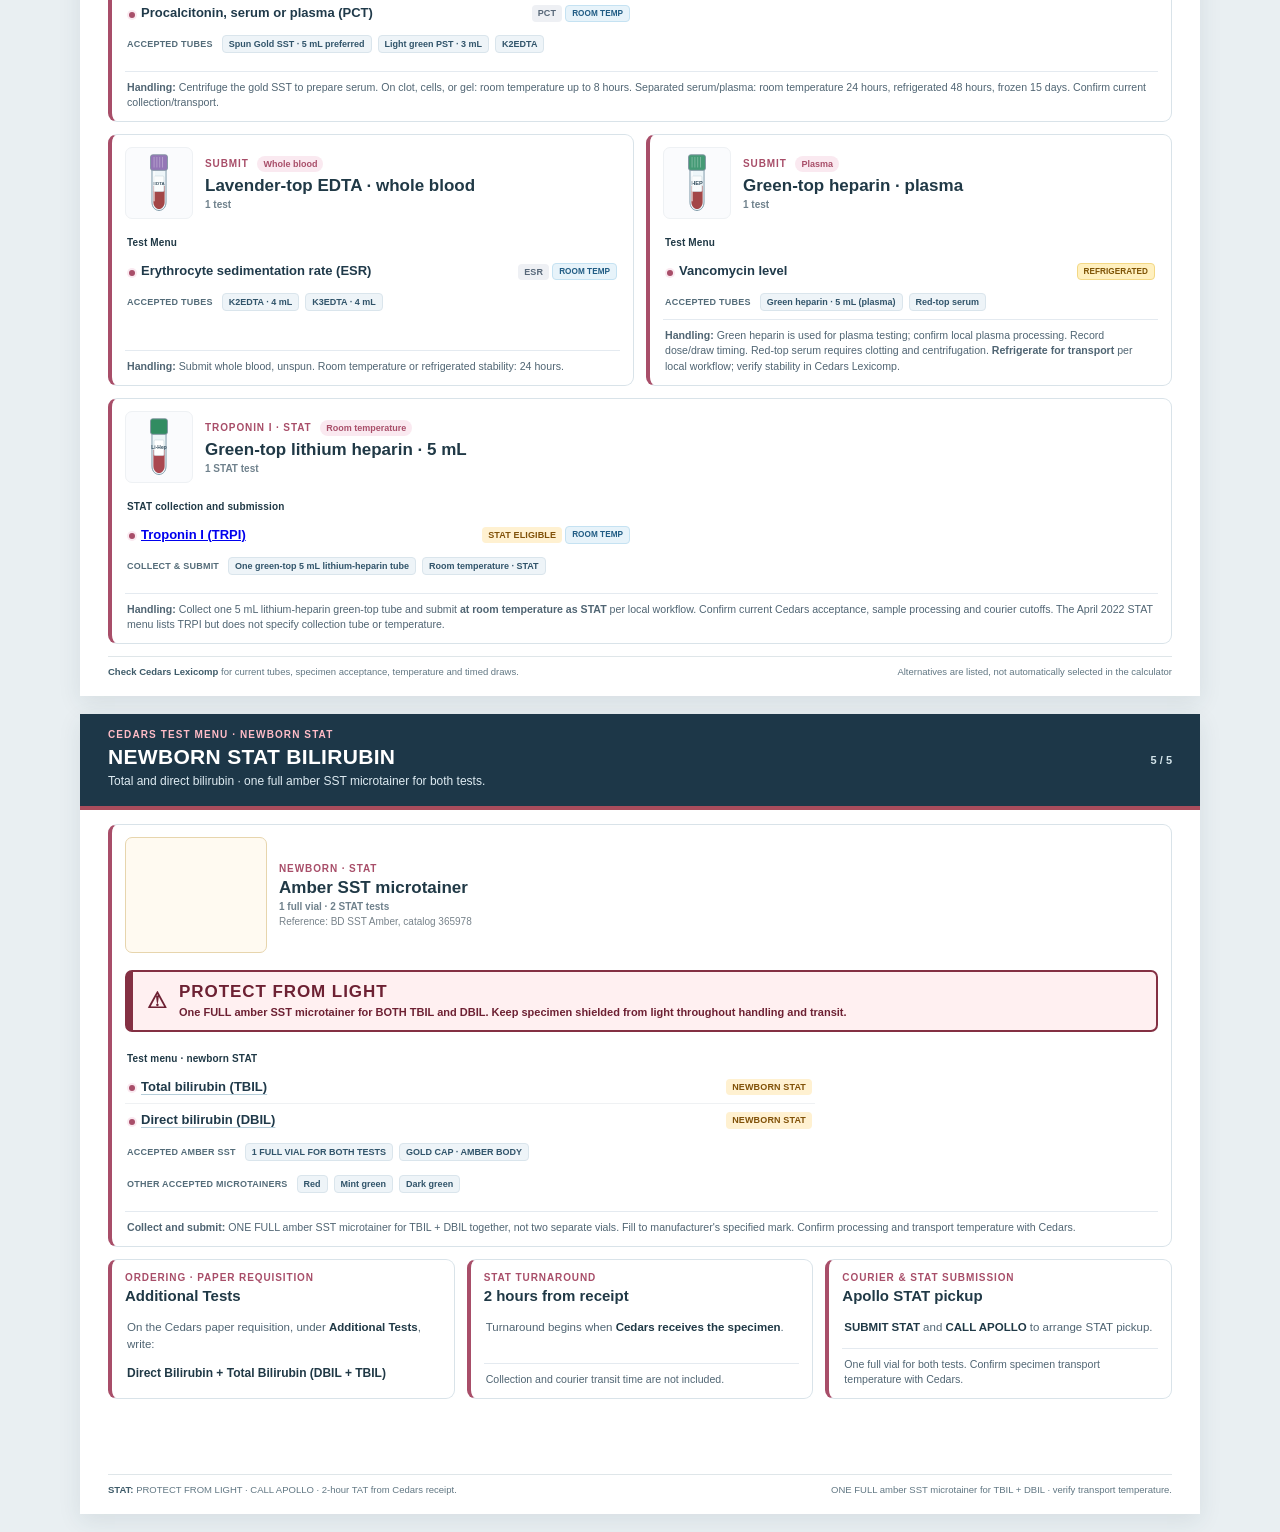
==== commit 2cd13341: "Update Cedars static PDF guide with amber SST photo and one-vial TBIL DBIL workflow" ====
--- a/cedars-container-guide.html
+++ b/cedars-container-guide.html
@@ -153,6 +153,15 @@
  .page-5 .bilirubin-light-warning strong{font-size:15px;letter-spacing:.05em}
  .page-5 .bilirubin-light-warning small{font-size:10px}
 }
+
+/* Amber SST microtainer photo and backup drawing on newborn STAT page. */
+.page-5 .cedars-amber-photo{width:142px;height:116px;flex:0 0 142px;background:#fffaf1;border-color:#e7d5ad}
+.page-5 .cedars-amber-photo img{object-fit:contain}
+.page-5 .cedars-amber-fallback[hidden]{display:none}
+.page-5 .cedars-amber-fallback:not([hidden]){display:block}
+.page-5 .cedars-photo-caption{display:block;margin-top:4px;color:#78838b;font-size:10px}
+.page-5 .source-menu{margin-top:6px}
+@media print{.page-5 .cedars-amber-photo{width:118px;height:98px;flex-basis:118px}}
 </style>
 </head>
 <body>
@@ -540,29 +549,37 @@
   </main>
   <footer class="page-footer"><span><b>Check Cedars Lexicomp</b> for current tubes, specimen acceptance, temperature and timed draws.</span><span>Alternatives are listed, not automatically selected in the calculator</span></footer>
 </section>
+
 <section class="page page-5" aria-label="CEDARS NEWBORN STAT BILIRUBIN">
-  <header class="page-header"><div><div class="supertitle">CEDARS TEST MENU · NEWBORN STAT</div><h1>NEWBORN STAT BILIRUBIN</h1><p>Direct and total bilirubin · light-protected microtainer specimen.</p></div><span class="page-indicator">5 / 5</span></header>
+  <header class="page-header"><div><div class="supertitle">CEDARS TEST MENU · NEWBORN STAT</div><h1>NEWBORN STAT BILIRUBIN</h1><p>Total and direct bilirubin · one full amber SST microtainer for both tests.</p></div><span class="page-indicator">5 / 5</span></header>
   <main class="container-grid">
     <article class="container-card type-blood wide">
       <header class="container-heading">
-        <figure class="container-image"><svg viewBox="0 0 128 96" role="img" aria-label="Red, mint green and dark green microtainer options">
-          <g stroke="#7e96a0" stroke-width="1.5"><path d="M16 30H36V79Q36 87 26 87Q16 87 16 79Z" fill="#f4f9fa"/><path d="M54 30H74V79Q74 87 64 87Q54 87 54 79Z" fill="#f4f9fa"/><path d="M92 30H112V79Q112 87 102 87Q92 87 92 79Z" fill="#f4f9fa"/><rect x="14" y="19" width="24" height="15" rx="3" fill="#ca4754"/><rect x="52" y="19" width="24" height="15" rx="3" fill="#91d0b9"/><rect x="90" y="19" width="24" height="15" rx="3" fill="#2e8559"/></g>
-          <g fill="#ad5157"><path d="M18 61H34V79Q34 85 26 85Q18 85 18 79Z"/><path d="M56 61H72V79Q72 85 64 85Q56 85 56 79Z"/><path d="M94 61H110V79Q110 85 102 85Q94 85 94 79Z"/></g>
-          <g fill="#fff"><rect x="18" y="43" width="16" height="15" rx="2"/><rect x="56" y="43" width="16" height="15" rx="2"/><rect x="94" y="43" width="16" height="15" rx="2"/></g>
-        </svg></figure>
-        <div class="container-heading-copy"><div class="eyebrow">NEWBORN · STAT</div><h2>Red / mint green / dark green microtainer</h2><div class="card-count">2 STAT tests</div></div>
+        <figure class="container-image cedars-amber-photo" title="BD amber SST microtainer with gold cap, catalog 365978">
+          <img src="https://cdn11.bigcommerce.com/s-3yvzqa/images/stencil/1280x1280/products/46246/342213/SKU365978__84774.1692282450.png?c=2" alt="Actual photo of an amber SST BD Microtainer with gold cap (catalog 365978)" loading="eager"
+               onerror="this.hidden=true; this.nextElementSibling.hidden=false">
+          <svg class="cedars-amber-fallback" viewBox="0 0 128 96" role="img" aria-label="Amber SST microtainer with gold cap" hidden>
+            <rect x="43" y="26" width="42" height="61" rx="8" fill="#b66d38" stroke="#95592a" stroke-width="2"/>
+            <rect x="40" y="11" width="48" height="24" rx="4" fill="#e5ad22" stroke="#ac7d20" stroke-width="2"/>
+            <rect x="48" y="49" width="32" height="26" rx="3" fill="#ead29c" stroke="#b58f53"/>
+            <text x="64" y="60" text-anchor="middle" font-size="9" font-weight="bold" fill="#694323">AMBER</text>
+            <text x="64" y="72" text-anchor="middle" font-size="11" font-weight="bold" fill="#694323">SST</text>
+          </svg>
+        </figure>
+        <div class="container-heading-copy"><div class="eyebrow">NEWBORN · STAT</div><h2>Amber SST microtainer</h2><div class="card-count">1 full vial · 2 STAT tests</div><small class="cedars-photo-caption">Reference: BD SST Amber, catalog 365978</small></div>
       </header>
       <div class="bilirubin-light-warning" role="note" aria-label="Required: Protect from light">
         <span class="bilirubin-light-icon" aria-hidden="true">&#9888;</span>
-        <div><strong>PROTECT FROM LIGHT</strong><small>Required for both TBIL and DBIL. Keep the microtainer shielded from light during handling and transport.</small></div>
+        <div><strong>PROTECT FROM LIGHT</strong><small>One FULL amber SST microtainer for BOTH TBIL and DBIL. Keep specimen shielded from light throughout handling and transit.</small></div>
       </div>
       <div class="test-menu-label">Test menu · newborn STAT</div>
       <ul class="test-menu">
         <li class="test-row"><span class="test-name"><a href="cedars.html?test=newborn-total-bilirubin">Total bilirubin (TBIL)</a></span><span class="test-tags"><span class="alert">NEWBORN STAT</span></span></li>
         <li class="test-row"><span class="test-name"><a href="cedars.html?test=newborn-direct-bilirubin">Direct bilirubin (DBIL)</a></span><span class="test-tags"><span class="alert">NEWBORN STAT</span></span></li>
       </ul>
-      <div class="source-menu"><strong>ACCEPTED MICROTAINERS</strong><span>Red</span><span>Mint green</span><span>Dark green</span></div>
-      <p class="container-note"><strong>Specimen:</strong> Collect newborn blood in an accepted microtainer. <strong>Minimum volume: 0.5 mL per test (TBIL and DBIL).</strong> Confirm processing and transport temperature with Cedars.</p>
+      <div class="source-menu"><strong>ACCEPTED AMBER SST</strong><span>1 FULL VIAL FOR BOTH TESTS</span><span>GOLD CAP · AMBER BODY</span></div>
+      <div class="source-menu"><strong>OTHER ACCEPTED MICROTAINERS</strong><span>Red</span><span>Mint green</span><span>Dark green</span></div>
+      <p class="container-note"><strong>Collect and submit:</strong> ONE FULL amber SST microtainer for TBIL + DBIL together, not two separate vials. Fill to manufacturer's specified mark. Confirm processing and transport temperature with Cedars.</p>
     </article>
     <article class="container-card type-blood bilirubin-detail-card">
       <header class="container-heading"><div class="container-heading-copy"><div class="eyebrow">ORDERING · PAPER REQUISITION</div><h2>Additional Tests</h2></div></header>
@@ -571,16 +588,16 @@
     </article>
     <article class="container-card type-blood bilirubin-detail-card">
       <header class="container-heading"><div class="container-heading-copy"><div class="eyebrow">STAT TURNAROUND</div><h2>2 hours from receipt</h2></div></header>
-      <p class="bilirubin-copy">Turnaround starts when <strong>Cedars receives the specimen</strong>.</p>
+      <p class="bilirubin-copy">Turnaround begins when <strong>Cedars receives the specimen</strong>.</p>
       <p class="container-note">Collection and courier transit time are not included.</p>
     </article>
     <article class="container-card type-blood bilirubin-detail-card">
-      <header class="container-heading"><div class="container-heading-copy"><div class="eyebrow">COURIER &amp; VERIFICATION</div><h2>Apollo STAT pickup</h2></div></header>
-      <p class="bilirubin-copy"><strong>Call Apollo</strong> to arrange STAT pickup.</p>
-      <p class="container-note"><strong>Minimum: 0.5 mL per test.</strong> Verify specimen processing and transport temperature with Cedars.</p>
+      <header class="container-heading"><div class="container-heading-copy"><div class="eyebrow">COURIER &amp; STAT SUBMISSION</div><h2>Apollo STAT pickup</h2></div></header>
+      <p class="bilirubin-copy"><strong>SUBMIT STAT</strong> and <strong>CALL APOLLO</strong> to arrange STAT pickup.</p>
+      <p class="container-note">One full vial for both tests. Confirm specimen transport temperature with Cedars.</p>
     </article>
   </main>
-  <footer class="page-footer"><span><b>STAT handling:</b> Keep microtainer protected from light; confirm current Cedars acceptance.</span><span>Minimum 0.5 mL per test · confirm transport temperature.</span></footer>
+  <footer class="page-footer"><span><b>STAT:</b> PROTECT FROM LIGHT · CALL APOLLO · 2-hour TAT from Cedars receipt.</span><span>ONE FULL amber SST microtainer for TBIL + DBIL · verify transport temperature.</span></footer>
 </section>
 <script src="assets/js/cedars-reference-photos.js"></script>
 <script src="assets/js/cedars-photo-updates.js"></script>
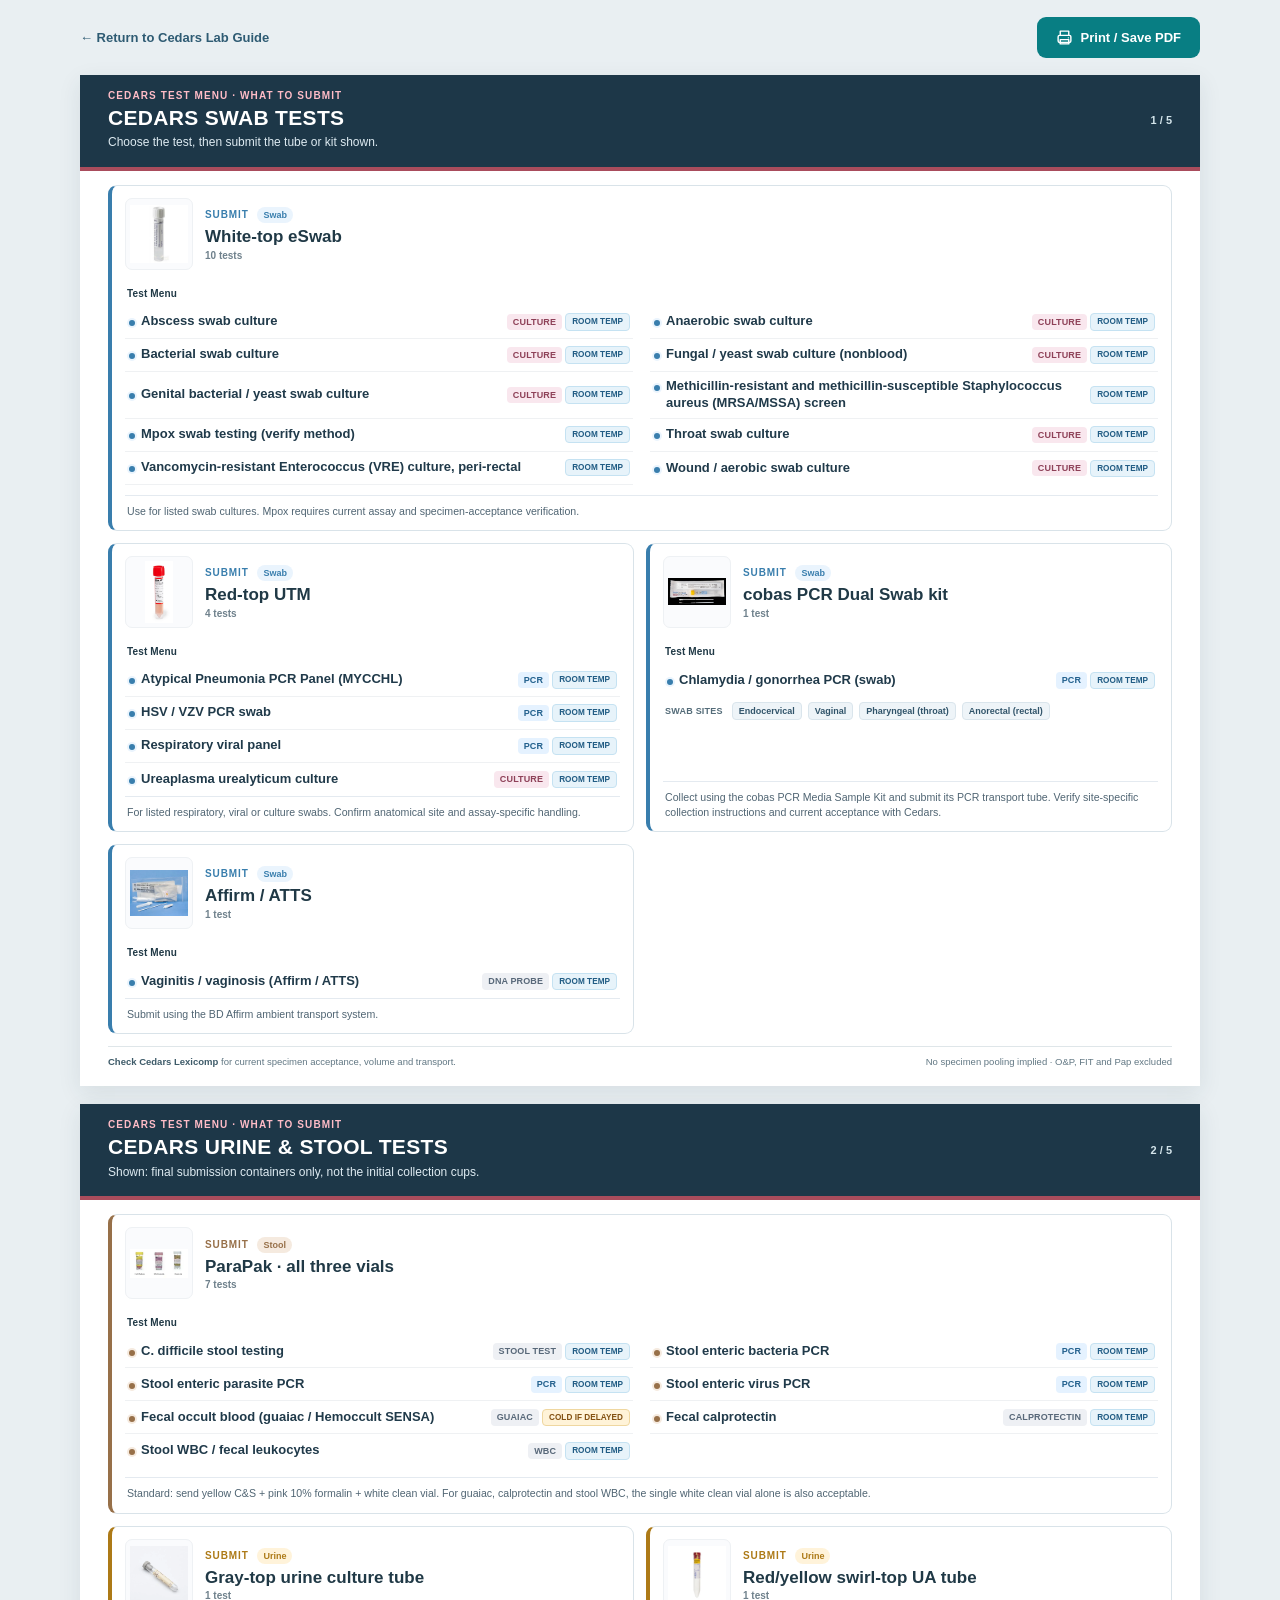
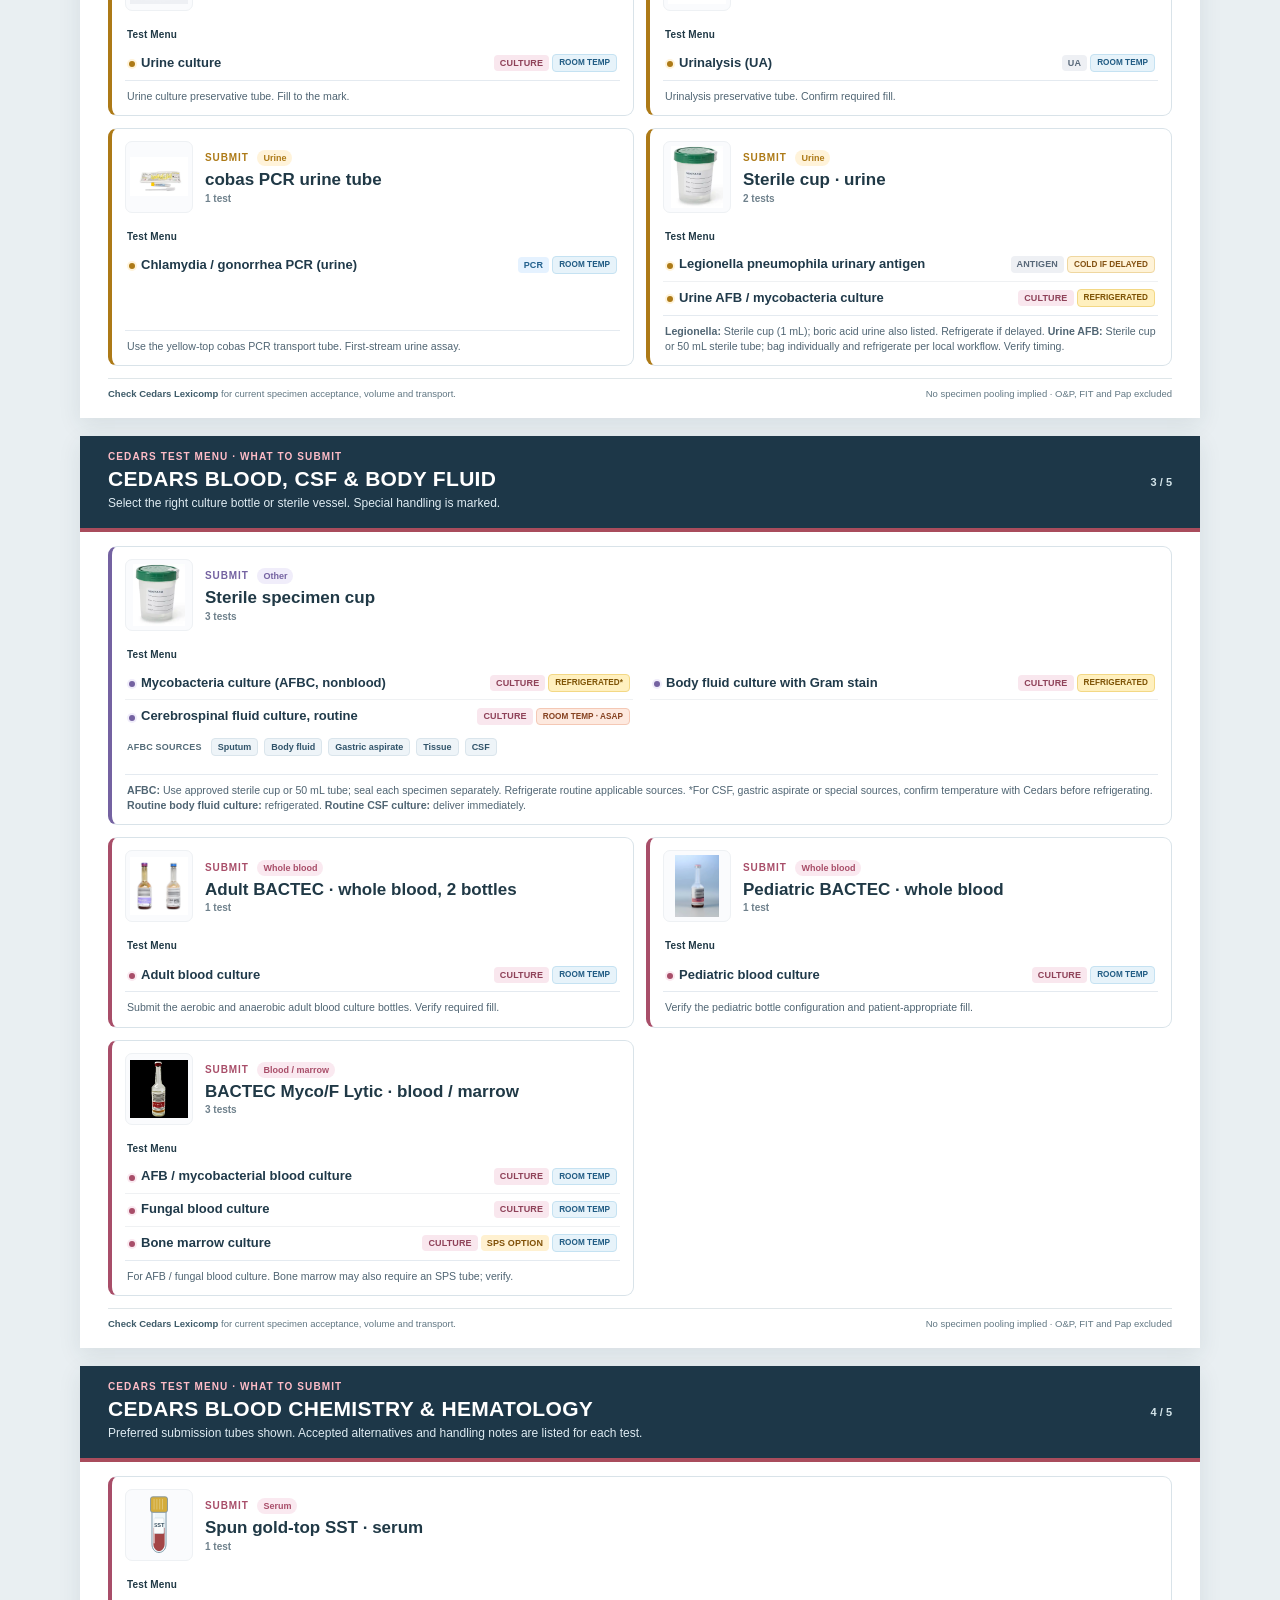
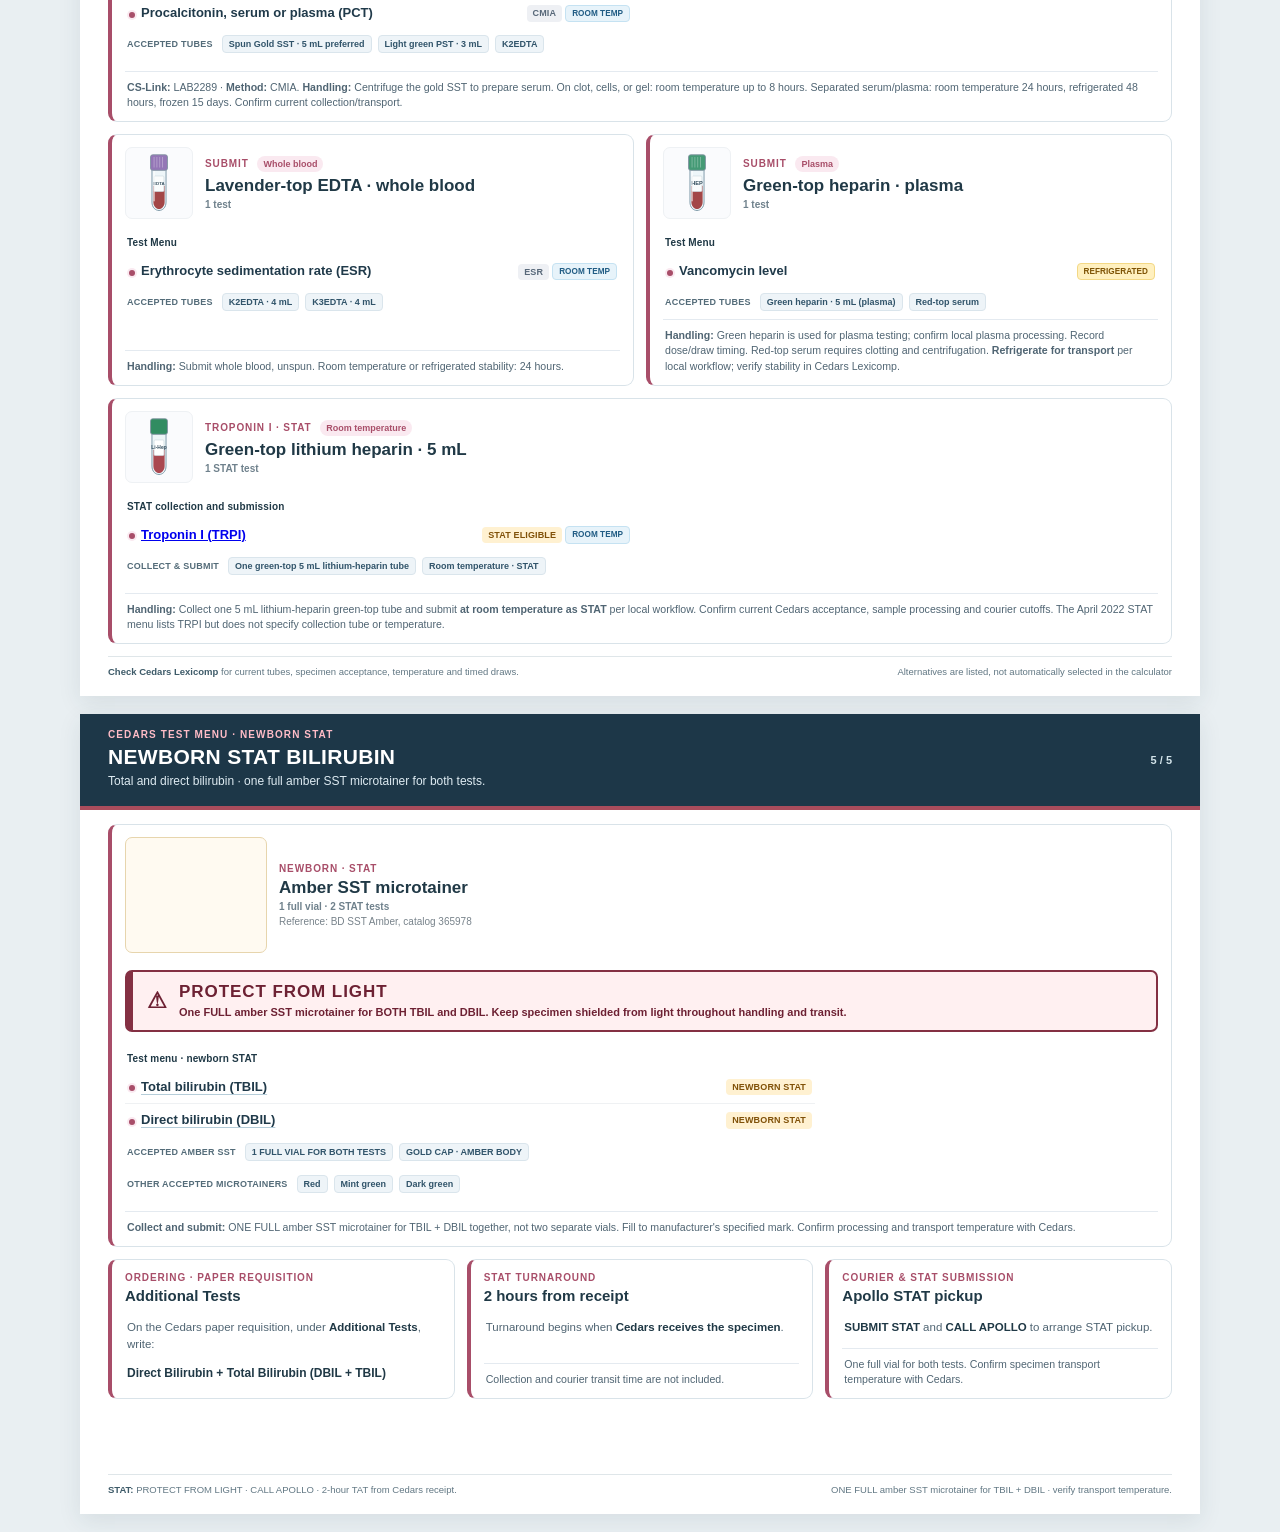
==== commit 41aad394: "Update printable Cedars PCT guide with LAB2289 and CMIA" ====
--- a/cedars-container-guide.html
+++ b/cedars-container-guide.html
@@ -486,9 +486,9 @@
       <div class="container-heading-copy"><div class="eyebrow">SUBMIT <span>Serum</span></div><h2>Spun gold-top SST · serum</h2><div class="card-count">1 test</div></div>
     </header>
     <div class="test-menu-label">Test Menu</div>
-    <ul class="test-menu"><li class="test-row"><span class="test-name">Procalcitonin, serum or plasma (PCT)</span><span class="test-tags"><span class="method other">PCT</span><span class="temp-tag room">ROOM TEMP</span></span></li></ul>
+    <ul class="test-menu"><li class="test-row"><span class="test-name">Procalcitonin, serum or plasma (PCT)</span><span class="test-tags"><span class="method other">CMIA</span><span class="temp-tag room">ROOM TEMP</span></span></li></ul>
     <div class="source-menu"><strong>ACCEPTED TUBES</strong><span>Spun Gold SST · 5 mL preferred</span><span>Light green PST · 3 mL</span><span>K2EDTA</span></div>
-    <p class="container-note"><strong>Handling:</strong> Centrifuge the gold SST to prepare serum. On clot, cells, or gel: room temperature up to 8 hours. Separated serum/plasma: room temperature 24 hours, refrigerated 48 hours, frozen 15 days. Confirm current collection/transport.</p>
+    <p class="container-note"><strong>CS-Link:</strong> LAB2289 · <strong>Method:</strong> CMIA. <strong>Handling:</strong> Centrifuge the gold SST to prepare serum. On clot, cells, or gel: room temperature up to 8 hours. Separated serum/plasma: room temperature 24 hours, refrigerated 48 hours, frozen 15 days. Confirm current collection/transport.</p>
   </article>
     <article class="container-card type-blood">
     <header class="container-heading">
